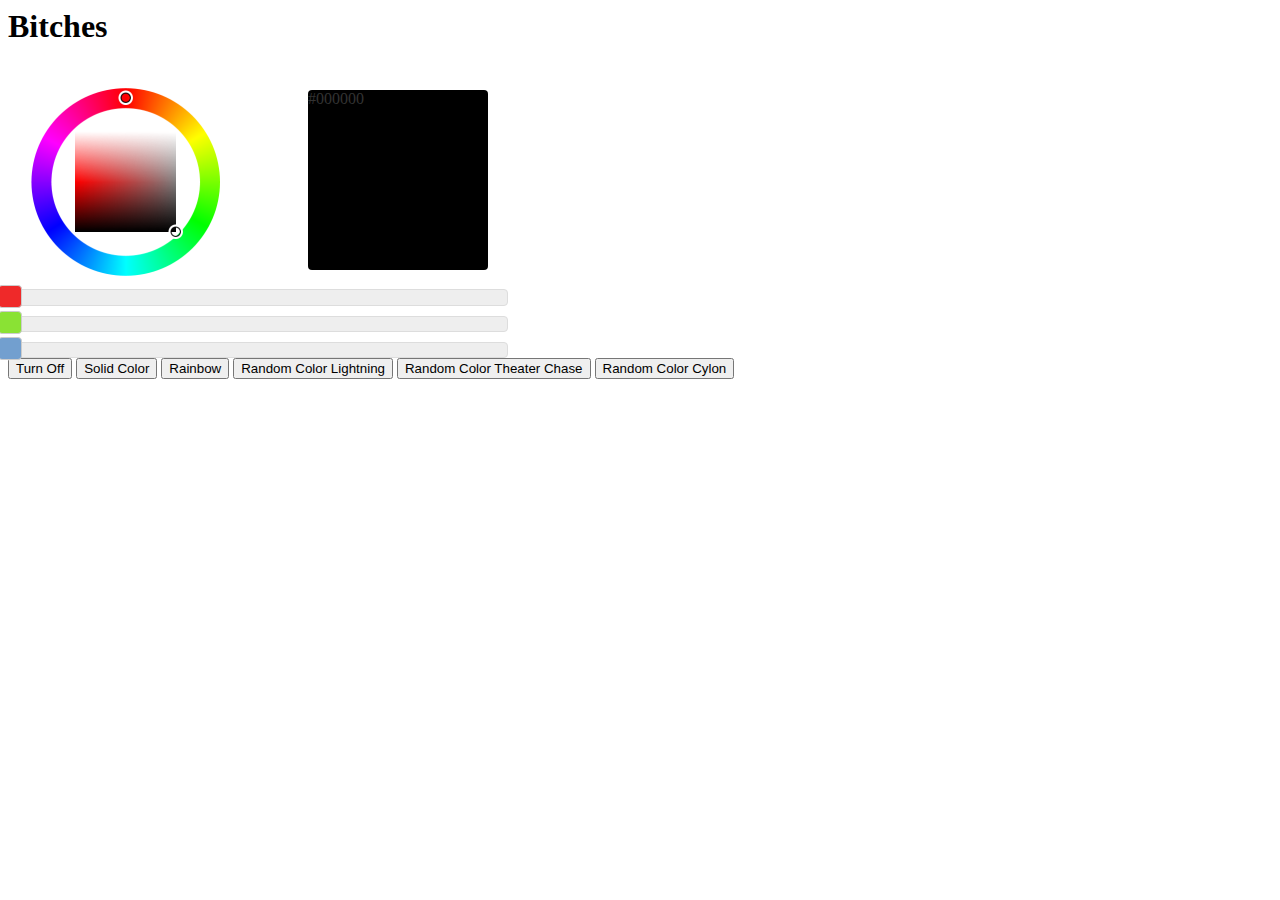
==== www/index.html @ 498738c5 "Update index.html" ====
<html>
    <head>
        <title>Bitches</title>
        <meta charset="UTF-8">
        <meta name="viewport" content="width=device-width, initial-scale=1.0">
        <script src="jquery-1.10.1.min.js"></script>
        <script src="socket.io.js"></script>
        <script src="index.js"></script>
        <script src="jquery.min.js" type="text/javascript"></script>
        <script src="jquery-ui.min.js" type="text/javascript"></script>
        <script src="farbtastic.js" type="text/javascript"></script>
     
        <link rel="stylesheet" type="text/css" href="jquery-ui.css" media = "all"/>
        <link rel="stylesheet" href="farbtastic.css" type="text/css" />
        <style type="text/css">
        
    #red .ui-slider-range,#red .ui-slider-handle{
        background: #ef2929;
    }
    #green .ui-slider-range,#green .ui-slider-handle{
        background: #8ae234;
    }
    #blue .ui-slider-range,#blue .ui-slider-handle{
        background: #729fcf;
    }
    #swatch{
        width: 180px;
        height: 180px;
        background-image:none;
        float:right;
        margin:6px 20px 0px 0px;
        border:none;
        background-color:black;
    }
    #sliders{
        width:500px;
    }
    #colorpicker{
        float:left;
        margin:0px 0px 0px 20px;
    }
    #red,#green,#blue{
        margin:10px 0px 0px 0px;
    }
    
    </style>
         <script type = "text/javascript">
        $(document).ready(function(){
            var colorPicker = $.farbtastic("#colorpicker");
            colorPicker.linkTo(pickerUpdate);
            $("#red,#green,#blue").slider({
                orientation:"horizontal",
                range:"min",
                max:255,
                slide:sliderUpdate
            });
            function sliderUpdate() {
                var red=$("#red").slider("value");
                var green=$("#green").slider("value");
                var blue=$("#blue").slider("value");
                var hex=hexFromRGB(red,green,blue);
                colorPicker.setColor("#"+hex);
            }   
            function hexFromRGB(r,g,b){
                var hex = [r.toString(16),g.toString(16),b.toString(16)];
                $.each(hex,function(nr,val){
                    if(val.length===1){
                        hex[nr]="0"+val;
                    }
                });
                return hex.join("").toUpperCase();
            }
            function pickerUpdate(color){
                $("#swatch").css("background-color",color);
                if(colorPicker.hsl[2]>0.5){
                    $("#innerswatch").css("color","#000000");     
                }
                else{
                    $("#innerswatch").css("color","#ffffff");   
                }
                $("#innerswatch").html(color.toUpperCase())
                var red = parseInt(color.substring(1,3),16);
                var green = parseInt(color.substring(3,5),16);
                var blue = parseInt(color.substring(5,7),16);   
                $("#red").slider("value",red);
                $("#green").slider("value",green);
                $("#blue").slider("value",blue);        
            }
           
            var socket = io.connect('http://paseolights.local:80');
            
            function sendColors(){
                var red=$("#red").slider("value");
                var green=$("#green").slider("value");
                var blue=$("#blue").slider("value");
                alert(red);
                setTimeout(sendCMD(red), 15);
                setTimeout(sendCMD(green), 30);
                setTimeout(sendCMD(blue), 45);
            }
            function sendCMD(cmd){
                socket.emit('command', cmd);
            }
            
            $(document).on("click", ".click-led", function() {
                sendCMD($(this).val());
            });
            
            $(document).on("click", ".pick-color", function() {
                sendCMD($(this).val());
                sendColors();
            });
            
        });
    </script>

    </head>
    <body>
        <h1>Bitches</h1>
        <br>
        <div id ="sliders">
        <div id="colorpicker"></div>
        <div id="swatch" class="ui-widget-content ui-corner-all">
            <div id="innerswatch">#000000</div>
        </div>
        <div style = "clear:both"></div>
        <div id="red"></div>
        <div id="green"></div>
        <div id="blue"></div>
        </div>
        <div>
            <button type="button" class="click-led" id="led-off" value="0">Turn Off</button>
            <button type="button" class="pick-color" id="led-sc" value="1">Solid Color</button>
            <button type="button" class="click-led" id="led-rainbow" value="2">Rainbow</button>
            <button type="button" class="click-led" id="led-lightning" value="3">Random Color Lightning</button>
            <button type="button" class="click-led" id="led-tc" value="4">Random Color Theater Chase</button>
            <button type="button" class="click-led" id="led-cylon" value="5">Random Color Cylon</button>
        </div>
    </body>
</html>
---- www/farbtastic.css ----
/**
 * Farbtastic Color Picker 1.2
 * © 2008 Steven Wittens
 *
 * This program is free software; you can redistribute it and/or modify
 * it under the terms of the GNU General Public License as published by
 * the Free Software Foundation; either version 2 of the License, or
 * (at your option) any later version.
 *
 * This program is distributed in the hope that it will be useful,
 * but WITHOUT ANY WARRANTY; without even the implied warranty of
 * MERCHANTABILITY or FITNESS FOR A PARTICULAR PURPOSE.  See the
 * GNU General Public License for more details.
 *
 * You should have received a copy of the GNU General Public License
 * along with this program; if not, write to the Free Software
 * Foundation, Inc., 51 Franklin Street, Fifth Floor, Boston, MA  02110-1301  USA
 */
.farbtastic {
  position: relative;
}
.farbtastic * {
  position: absolute;
  cursor: crosshair;
}
.farbtastic, .farbtastic .wheel {
  width: 195px;
  height: 195px;
}
.farbtastic .color, .farbtastic .overlay {
  top: 47px;
  left: 47px;
  width: 101px;
  height: 101px;
}
.farbtastic .wheel {
  background: url(wheel.png) no-repeat;
  width: 195px;
  height: 195px;
}
.farbtastic .overlay {
  background: url(mask.png) no-repeat;
}
.farbtastic .marker {
  width: 17px;
  height: 17px;
  margin: -8px 0 0 -8px;
  overflow: hidden; 
  background: url(marker.png) no-repeat;
}
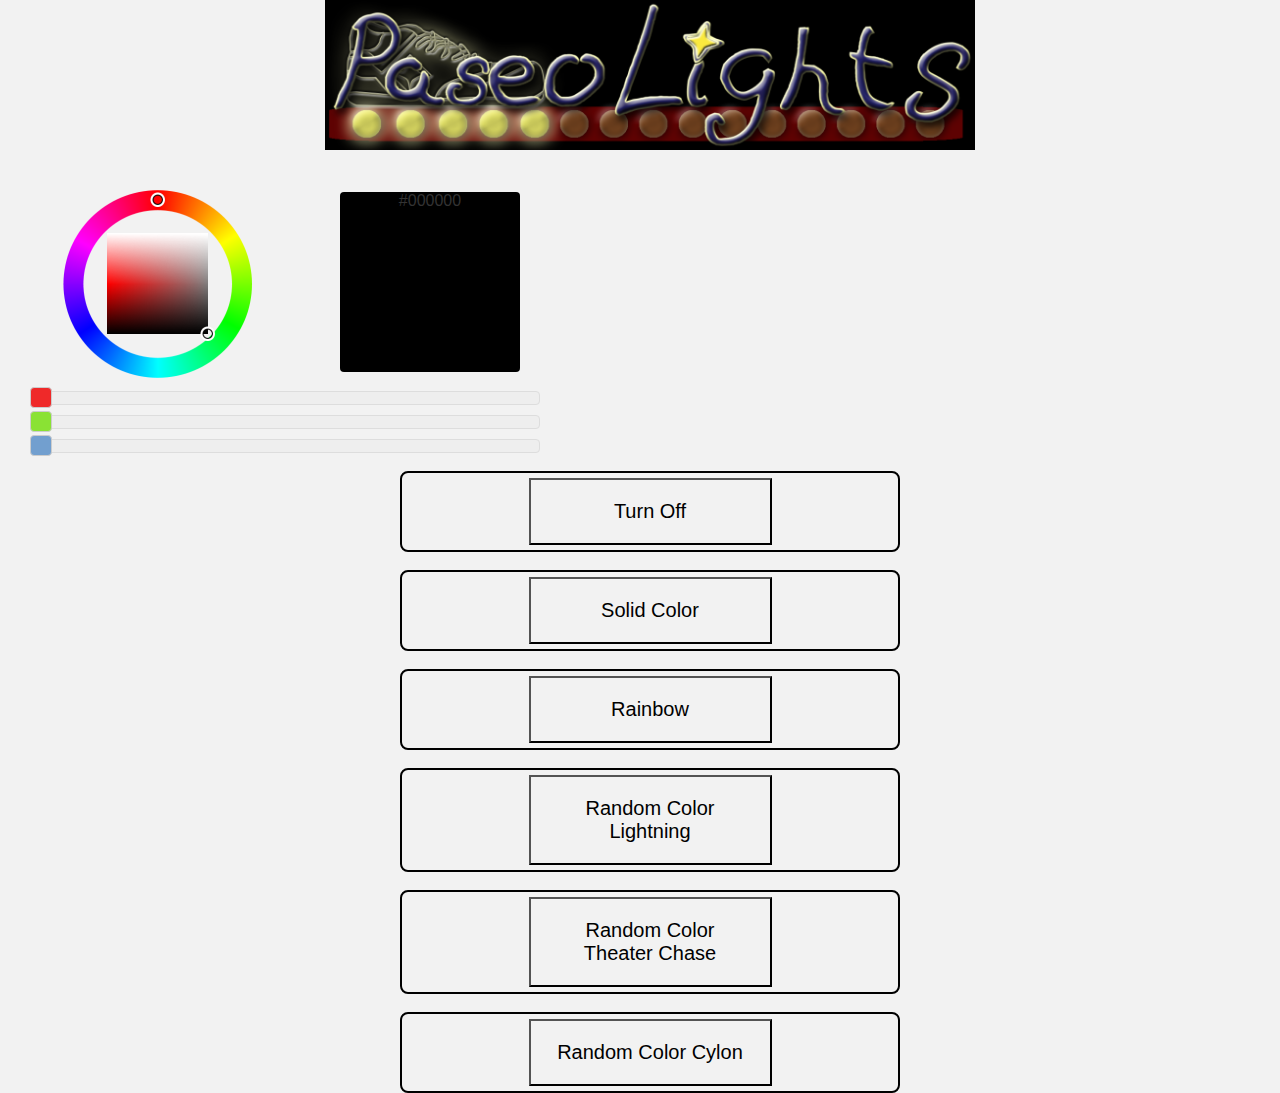
==== commit 02237d8d: "Add files via upload" ====
--- a/www/index.html
+++ b/www/index.html
@@ -1,6 +1,6 @@
 <html>
     <head>
-        <title>Bitches</title>
+        <title>Paseo</title>
         <meta charset="UTF-8">
         <meta name="viewport" content="width=device-width, initial-scale=1.0">
         <script src="jquery-1.10.1.min.js"></script>
@@ -12,6 +12,7 @@
      
         <link rel="stylesheet" type="text/css" href="jquery-ui.css" media = "all"/>
         <link rel="stylesheet" href="farbtastic.css" type="text/css" />
+        <link rel="stylesheet" href="main.css" type="text/css" />
         <style type="text/css">
         
     #red .ui-slider-range,#red .ui-slider-handle{
@@ -86,38 +87,20 @@
                 $("#green").slider("value",green);
                 $("#blue").slider("value",blue);        
             }
-           
-            var socket = io.connect('http://paseolights.local:80');
-            
-            function sendColors(){
-                var red=$("#red").slider("value");
-                var green=$("#green").slider("value");
-                var blue=$("#blue").slider("value");
-                alert(red);
-                setTimeout(sendCMD(red), 15);
-                setTimeout(sendCMD(green), 30);
-                setTimeout(sendCMD(blue), 45);
-            }
-            function sendCMD(cmd){
-                socket.emit('command', cmd);
-            }
-            
-            $(document).on("click", ".click-led", function() {
-                sendCMD($(this).val());
-            });
-            
-            $(document).on("click", ".pick-color", function() {
-                sendCMD($(this).val());
-                sendColors();
-            });
             
         });
     </script>
 
     </head>
     <body>
-        <h1>Bitches</h1>
+    <div class="browser">
+    <div class="stripe">
+    <div class="containercenter">
+    <img src="paseo.png" alt="Paseo Lights" style="width:650px;height:150px;">
+    </div>
         <br>
+        <br>
+    <div class="containercenter">
         <div id ="sliders">
         <div id="colorpicker"></div>
         <div id="swatch" class="ui-widget-content ui-corner-all">
@@ -128,13 +111,32 @@
         <div id="green"></div>
         <div id="blue"></div>
         </div>
-        <div>
+        <br>
+        <div class="button-border">
             <button type="button" class="click-led" id="led-off" value="0">Turn Off</button>
-            <button type="button" class="pick-color" id="led-sc" value="1">Solid Color</button>
+        </div>
+        <br>
+        <div class="button-border">
+            <button type="button" class="click-led" id="led-sc" value="1">Solid Color</button>
+        </div>
+        <br>
+        <div class="button-border">
             <button type="button" class="click-led" id="led-rainbow" value="2">Rainbow</button>
+        </div>
+        <br>
+        <div class="button-border">
             <button type="button" class="click-led" id="led-lightning" value="3">Random Color Lightning</button>
+        </div>
+        <br>
+        <div class="button-border">
             <button type="button" class="click-led" id="led-tc" value="4">Random Color Theater Chase</button>
+        </div>
+        <br>
+        <div class="button-border">
             <button type="button" class="click-led" id="led-cylon" value="5">Random Color Cylon</button>
-        </div>
+      </div>
+      </div>
+      </div>
+      </div>
     </body>
-</html>
+</html>--- a/www/main.css
+++ b/www/main.css
@@ -0,0 +1,62 @@
+  * {
+  margin: 0;
+  padding: 0;
+  -moz-box-sizing: border-box; 
+  -webkit-box-sizing: border-box; 
+  box-sizing: border-box;
+}
+
+html {
+  height:100%;
+}
+/*---------------------------------------------------BODY--------------------------------------------------------------*/
+body {  
+  background-color: #f2f2f2;
+  background-image: url(../img/background.png);
+  font-family: "century gothic", Helvetica, Arial, sans-serif;
+  margin: 0;
+  padding: 0;
+}
+
+      .stripe {
+  width: 1300px;
+  height: 100%;
+  margin: auto;
+  background-color: transparent;
+/*  box-sizing: border-box;*/
+  padding: 0px;
+  border-right: 40px solid transparent;
+  border-left: 40px solid transparent;
+  position:relative;
+}
+.containercenter{
+  margin:auto;
+  width: 100%;
+  text-align: center;
+/*  background-color: #999;*/
+
+}
+
+       .click-led {
+        background-color: transparent;
+        text-align: center;
+        font-size: 20px;
+        padding: 20px;
+        width: 50%;
+        transition: all 0.5s;
+        cursor: pointer;
+        margin: 0px;
+      }
+      
+      .click-led:active {
+        background-color: crimson;
+      }
+      .button-border{
+        background-color: transparent;
+        padding: 5px;
+        margin-bottom: 10px;
+        width: 500px;
+        margin: auto;
+        border: 2px solid;
+        border-radius: 8px;
+      }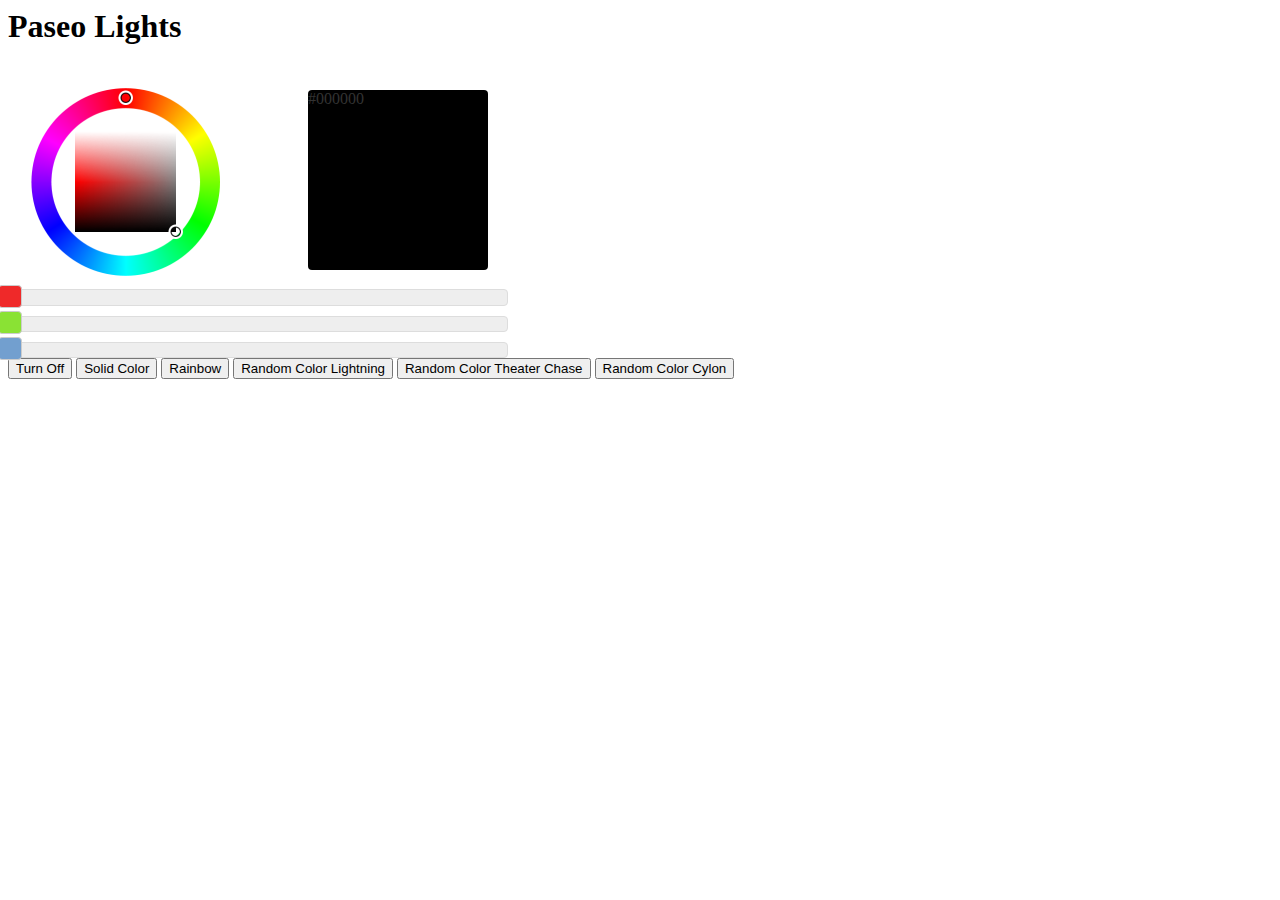
==== commit e1cebc77: "Add files via upload" ====
--- a/www/index.html
+++ b/www/index.html
@@ -1,6 +1,6 @@
 <html>
     <head>
-        <title>Paseo</title>
+        <title>PaseoLights</title>
         <meta charset="UTF-8">
         <meta name="viewport" content="width=device-width, initial-scale=1.0">
         <script src="jquery-1.10.1.min.js"></script>
@@ -12,7 +12,6 @@
      
         <link rel="stylesheet" type="text/css" href="jquery-ui.css" media = "all"/>
         <link rel="stylesheet" href="farbtastic.css" type="text/css" />
-        <link rel="stylesheet" href="main.css" type="text/css" />
         <style type="text/css">
         
     #red .ui-slider-range,#red .ui-slider-handle{
@@ -93,14 +92,8 @@
 
     </head>
     <body>
-    <div class="browser">
-    <div class="stripe">
-    <div class="containercenter">
-    <img src="paseo.png" alt="Paseo Lights" style="width:650px;height:150px;">
-    </div>
+        <h1>Paseo Lights</h1>
         <br>
-        <br>
-    <div class="containercenter">
         <div id ="sliders">
         <div id="colorpicker"></div>
         <div id="swatch" class="ui-widget-content ui-corner-all">
@@ -111,32 +104,13 @@
         <div id="green"></div>
         <div id="blue"></div>
         </div>
-        <br>
-        <div class="button-border">
+        <div>
             <button type="button" class="click-led" id="led-off" value="0">Turn Off</button>
+            <button type="button" class="click-led" id="led-sc" value="1">Solid Color</button>
+            <button type="button" class="click-led" id="led-rainbow" value="2">Rainbow</button>
+            <button type="button" class="click-led" id="led-lightning" value="3">Random Color Lightning</button>
+            <button type="button" class="click-led" id="led-tc" value="4">Random Color Theater Chase</button>
+            <button type="button" class="click-led" id="led-cylon" value="5">Random Color Cylon</button>
         </div>
-        <br>
-        <div class="button-border">
-            <button type="button" class="click-led" id="led-sc" value="1">Solid Color</button>
-        </div>
-        <br>
-        <div class="button-border">
-            <button type="button" class="click-led" id="led-rainbow" value="2">Rainbow</button>
-        </div>
-        <br>
-        <div class="button-border">
-            <button type="button" class="click-led" id="led-lightning" value="3">Random Color Lightning</button>
-        </div>
-        <br>
-        <div class="button-border">
-            <button type="button" class="click-led" id="led-tc" value="4">Random Color Theater Chase</button>
-        </div>
-        <br>
-        <div class="button-border">
-            <button type="button" class="click-led" id="led-cylon" value="5">Random Color Cylon</button>
-      </div>
-      </div>
-      </div>
-      </div>
     </body>
 </html>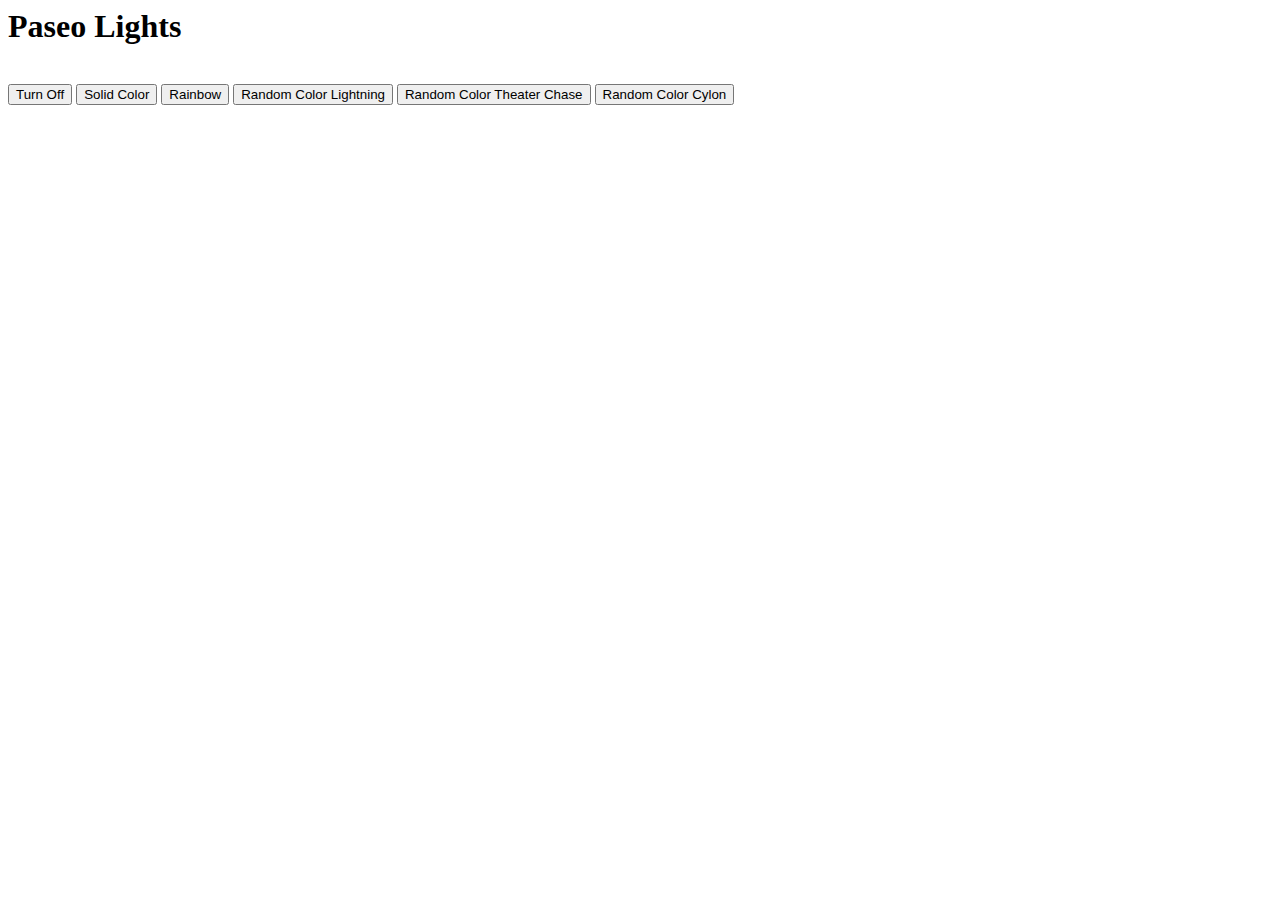
==== commit 998ba188: "Update index.html" ====
--- a/www/index.html
+++ b/www/index.html
@@ -8,102 +8,15 @@
         <script src="index.js"></script>
         <script src="jquery.min.js" type="text/javascript"></script>
         <script src="jquery-ui.min.js" type="text/javascript"></script>
-        <script src="farbtastic.js" type="text/javascript"></script>
+
      
         <link rel="stylesheet" type="text/css" href="jquery-ui.css" media = "all"/>
-        <link rel="stylesheet" href="farbtastic.css" type="text/css" />
-        <style type="text/css">
-        
-    #red .ui-slider-range,#red .ui-slider-handle{
-        background: #ef2929;
-    }
-    #green .ui-slider-range,#green .ui-slider-handle{
-        background: #8ae234;
-    }
-    #blue .ui-slider-range,#blue .ui-slider-handle{
-        background: #729fcf;
-    }
-    #swatch{
-        width: 180px;
-        height: 180px;
-        background-image:none;
-        float:right;
-        margin:6px 20px 0px 0px;
-        border:none;
-        background-color:black;
-    }
-    #sliders{
-        width:500px;
-    }
-    #colorpicker{
-        float:left;
-        margin:0px 0px 0px 20px;
-    }
-    #red,#green,#blue{
-        margin:10px 0px 0px 0px;
-    }
-    
-    </style>
-         <script type = "text/javascript">
-        $(document).ready(function(){
-            var colorPicker = $.farbtastic("#colorpicker");
-            colorPicker.linkTo(pickerUpdate);
-            $("#red,#green,#blue").slider({
-                orientation:"horizontal",
-                range:"min",
-                max:255,
-                slide:sliderUpdate
-            });
-            function sliderUpdate() {
-                var red=$("#red").slider("value");
-                var green=$("#green").slider("value");
-                var blue=$("#blue").slider("value");
-                var hex=hexFromRGB(red,green,blue);
-                colorPicker.setColor("#"+hex);
-            }   
-            function hexFromRGB(r,g,b){
-                var hex = [r.toString(16),g.toString(16),b.toString(16)];
-                $.each(hex,function(nr,val){
-                    if(val.length===1){
-                        hex[nr]="0"+val;
-                    }
-                });
-                return hex.join("").toUpperCase();
-            }
-            function pickerUpdate(color){
-                $("#swatch").css("background-color",color);
-                if(colorPicker.hsl[2]>0.5){
-                    $("#innerswatch").css("color","#000000");     
-                }
-                else{
-                    $("#innerswatch").css("color","#ffffff");   
-                }
-                $("#innerswatch").html(color.toUpperCase())
-                var red = parseInt(color.substring(1,3),16);
-                var green = parseInt(color.substring(3,5),16);
-                var blue = parseInt(color.substring(5,7),16);   
-                $("#red").slider("value",red);
-                $("#green").slider("value",green);
-                $("#blue").slider("value",blue);        
-            }
-            
-        });
-    </script>
+  
 
     </head>
     <body>
         <h1>Paseo Lights</h1>
         <br>
-        <div id ="sliders">
-        <div id="colorpicker"></div>
-        <div id="swatch" class="ui-widget-content ui-corner-all">
-            <div id="innerswatch">#000000</div>
-        </div>
-        <div style = "clear:both"></div>
-        <div id="red"></div>
-        <div id="green"></div>
-        <div id="blue"></div>
-        </div>
         <div>
             <button type="button" class="click-led" id="led-off" value="0">Turn Off</button>
             <button type="button" class="click-led" id="led-sc" value="1">Solid Color</button>
@@ -113,4 +26,4 @@
             <button type="button" class="click-led" id="led-cylon" value="5">Random Color Cylon</button>
         </div>
     </body>
-</html>+</html>
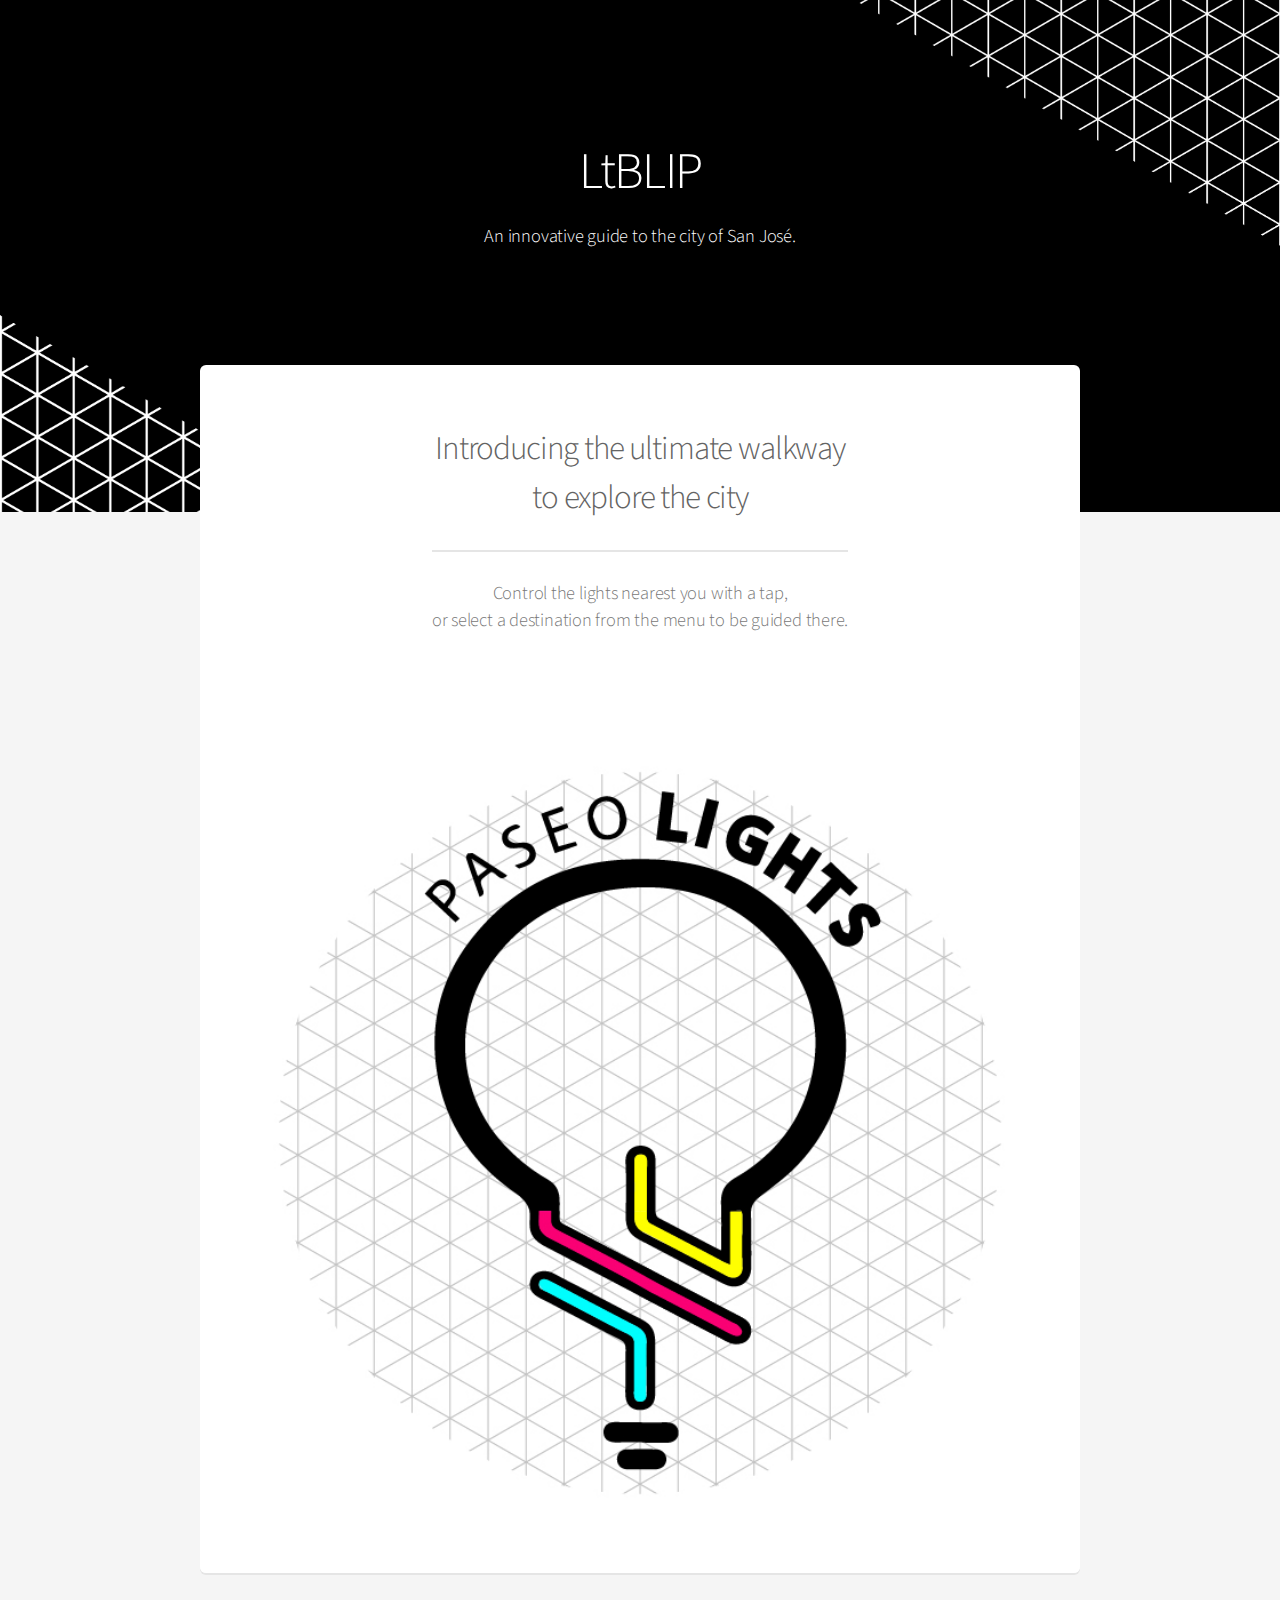
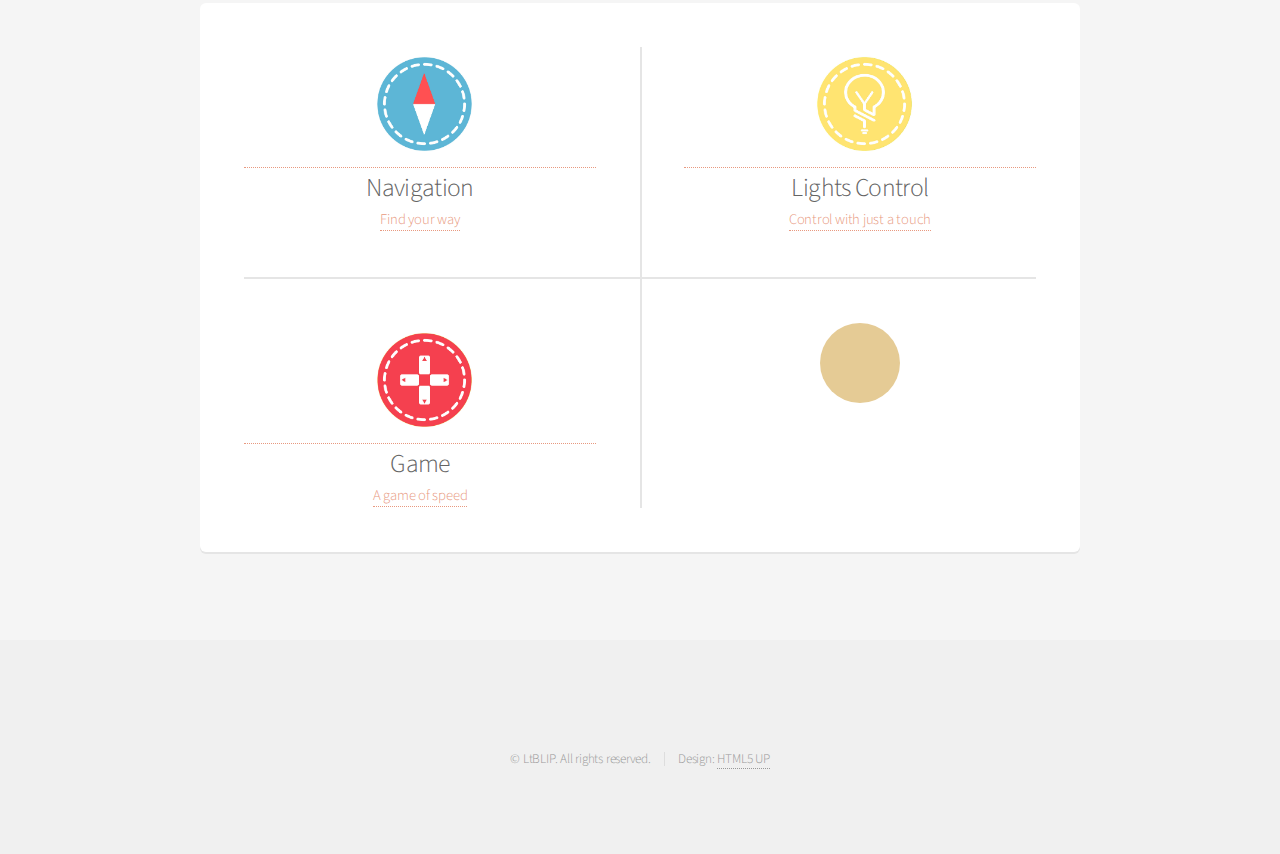
==== commit 1d746e29: "Add files via upload" ====
--- a/www/index.html
+++ b/www/index.html
@@ -1,29 +1,127 @@
-<html>
-    <head>
-        <title>PaseoLights</title>
-        <meta charset="UTF-8">
-        <meta name="viewport" content="width=device-width, initial-scale=1.0">
-        <script src="jquery-1.10.1.min.js"></script>
-        <script src="socket.io.js"></script>
-        <script src="index.js"></script>
-        <script src="jquery.min.js" type="text/javascript"></script>
-        <script src="jquery-ui.min.js" type="text/javascript"></script>
-
-     
-        <link rel="stylesheet" type="text/css" href="jquery-ui.css" media = "all"/>
-  
-
-    </head>
-    <body>
-        <h1>Paseo Lights</h1>
-        <br>
-        <div>
-            <button type="button" class="click-led" id="led-off" value="0">Turn Off</button>
-            <button type="button" class="click-led" id="led-sc" value="1">Solid Color</button>
-            <button type="button" class="click-led" id="led-rainbow" value="2">Rainbow</button>
-            <button type="button" class="click-led" id="led-lightning" value="3">Random Color Lightning</button>
-            <button type="button" class="click-led" id="led-tc" value="4">Random Color Theater Chase</button>
-            <button type="button" class="click-led" id="led-cylon" value="5">Random Color Cylon</button>
-        </div>
-    </body>
-</html>
+<!DOCTYPE HTML>
+<!--
+	Alpha by HTML5 UP
+	html5up.net | @ajlkn
+	Free for personal and commercial use under the CCA 3.0 license (html5up.net/license)
+-->
+<html>
+	<head>
+		<title>Paseo Ligths</title>
+		<meta charset="utf-8" />
+		<meta name="viewport" content="width=device-width, initial-scale=1" />
+		<!--[if lte IE 8]><script src="assets/js/ie/html5shiv.js"></script><![endif]-->
+		<link rel="stylesheet" href="css/main.css" />
+		<!--[if lte IE 8]><link rel="stylesheet" href="assets/css/ie8.css" /><![endif]-->
+	</head>
+	<body class="landing">
+		<div id="page-wrapper">
+
+
+			<!-- Banner -->
+				<section id="banner">
+					<h2> LtBLIP</h2>
+					<p> An innovative guide to the city of San José.</p>
+				</section>
+
+			<!-- Main -->
+				<section id="main" class="container">
+
+					<section class="box special">
+						<header class="major">
+							<h2>Introducing the ultimate walkway
+							<br />
+							to explore the city</h2>
+							<p>Control the lights nearest you with a tap, <br />
+							   or select a destination from the menu to be guided there.</p>
+						</header>
+						<span class="image featured"><img src="img/plights-01.jpg" alt="Paseo Lights icon" width="50%" height="50%"></span>   
+					</section>
+
+					<section class="box special features">
+						<div class="features-row">
+							<section>
+								<a href="navi.html"><span class="image"><img src="img/navi.jpg" width="50%"></span>
+								<h3>Navigation</h3>
+								<ul class="actions">
+									<li>Find your way</a></li>
+								</ul>
+							</section>
+							<section>
+								<a href="light.html"><span class="image"><img src="img/light.jpg" width="50%"></span>
+								<h3>Lights Control</h3>
+								<ul class="actions">
+									<li>Control with just a touch</a></li>
+								</ul>
+							</section>
+						</div>
+						<div class="features-row">
+							
+								<section>
+								<a href="game.html"><span class="image"><img src="img/game.jpg" width="50%"></span>
+								<h3>Game</h3>
+								<ul class="actions">
+									<li>A game of speed</a></li>
+								</ul>
+							</section>
+							<section>
+								<span class="icon major fa-lock accent5"></span>
+								<h3></h3>
+								<ul class="actions">
+									<li><a href="#"></a></li>
+								</ul>
+							</section>
+						</div>
+					</section>
+
+				</section>
+
+			<!-- CTA -->
+				<!-- <section id="cta">
+
+					<h2>Sign up for beta access</h2>
+					<p>Receive updates on your favorite way to access the city.</p>
+
+					<form>
+						<div class="row uniform 50%">
+							<div class="8u 12u(mobilep)">
+								<input type="email" name="email" id="email" placeholder="Email Address" />
+							</div>
+							<div class="4u 12u(mobilep)">
+								<input type="submit" value="Sign Up" class="fit" />
+							</div>
+						</div>
+					</form>
+
+				</section>
+ -->
+			<!-- Footer --> 
+				<footer id="footer">
+					<ul class="icons">
+						<li><a href="#" class="icon fa-instagram"><span class="label">Instagram</span></a></li>
+					</ul>
+					<ul class="copyright">
+						<li>&copy; LtBLIP. All rights reserved.</li><li>Design: <a href="http://html5up.net">HTML5 UP</a></li>
+					</ul>
+				</footer>
+
+		</div>
+
+		<!-- Scripts -->
+			<script src="js/jquery.min.js"></script>
+			<script src="js/jquery.dropotron.min.js"></script>
+			<script src="js/jquery.scrollgress.min.js"></script>
+			<script src="js/skel.min.js"></script>
+			<script src="js/util.js"></script>
+			<!--[if lte IE 8]><script src="assets/js/ie/respond.min.js"></script><![endif]-->
+			<script src="js/main.js"></script>
+			<!-- Lights scripts below --> 
+			
+			<script src="js/jquery-1.10.1.min.js"></script>
+        	<script src="js/socket.io.js"></script>
+        	<script src="js/index.js"></script>
+        	<script src="js/jquery.min.js" type="text/javascript"></script>
+        	<script src="js/jquery-ui.min.js" type="text/javascript"></script>
+        	
+
+	</body>
+</html>--- a/www/css/main.css
+++ b/www/css/main.css
@@ -0,0 +1,3762 @@
+@import url("font-awesome.min.css");
+@import url("https://fonts.googleapis.com/css?family=Source+Sans+Pro:300,400,300italic,400italic");
+
+/*
+	Alpha by HTML5 UP
+	html5up.net | @ajlkn
+	Free for personal and commercial use under the CCA 3.0 license (html5up.net/license)
+*/
+
+/* Reset */
+
+	html, body, div, span, applet, object, iframe, h1, h2, h3, h4, h5, h6, p, blockquote, pre, a, abbr, acronym, address, big, cite, code, del, dfn, em, img, ins, kbd, q, s, samp, small, strike, strong, sub, sup, tt, var, b, u, i, center, dl, dt, dd, ol, ul, li, fieldset, form, label, legend, table, caption, tbody, tfoot, thead, tr, th, td, article, aside, canvas, details, embed, figure, figcaption, footer, header, hgroup, menu, nav, output, ruby, section, summary, time, mark, audio, video {
+		margin: 0;
+		padding: 0;
+		border: 0;
+		font-size: 100%;
+		font: inherit;
+		vertical-align: baseline;
+	}
+
+	article, aside, details, figcaption, figure, footer, header, hgroup, menu, nav, section {
+		display: block;
+	}
+
+	body {
+		line-height: 1;
+	}
+
+	ol, ul {
+		list-style: none; 
+	}
+
+	blockquote, q {
+		quotes: none;
+	}
+
+	blockquote:before, blockquote:after, q:before, q:after {
+		content: '';
+		content: none;
+	}
+
+	table {
+		border-collapse: collapse;
+		border-spacing: 0;
+	}
+
+	body {
+		-webkit-text-size-adjust: none;
+	}
+
+/* Box Model */
+
+	*, *:before, *:after {
+		-moz-box-sizing: border-box;
+		-webkit-box-sizing: border-box;
+		box-sizing: border-box;
+	}
+
+/* Containers */
+
+	.container {
+		margin-left: auto;
+		margin-right: auto;
+	}
+
+	.container.\31 25\25 {
+		width: 100%;
+		max-width: 75em;
+		min-width: 60em;
+	}
+
+	.container.\37 5\25 {
+		width: 45em;
+	}
+
+	.container.\35 0\25 {
+		width: 30em;
+	}
+
+	.container.\32 5\25 {
+		width: 15em;
+	}
+
+	.container {
+		width: 60em;
+	}
+
+	@media screen and (max-width: 1680px) {
+
+		.container.\31 25\25 {
+			width: 100%;
+			max-width: 75em;
+			min-width: 60em;
+		}
+
+		.container.\37 5\25 {
+			width: 45em;
+		}
+
+		.container.\35 0\25 {
+			width: 30em;
+		}
+
+		.container.\32 5\25 {
+			width: 15em;
+		}
+
+		.container {
+			width: 60em;
+		}
+
+	}
+
+	@media screen and (max-width: 1280px) {
+
+		.container.\31 25\25 {
+			width: 100%;
+			max-width: 75em;
+			min-width: 60em;
+		}
+
+		.container.\37 5\25 {
+			width: 45em;
+		}
+
+		.container.\35 0\25 {
+			width: 30em;
+		}
+
+		.container.\32 5\25 {
+			width: 15em;
+		}
+
+		.container {
+			width: 60em;
+		}
+
+	}
+
+	@media screen and (max-width: 980px) {
+
+		.container.\31 25\25 {
+			width: 100%;
+			max-width: 112.5%;
+			min-width: 90%;
+		}
+
+		.container.\37 5\25 {
+			width: 67.5%;
+		}
+
+		.container.\35 0\25 {
+			width: 45%;
+		}
+
+		.container.\32 5\25 {
+			width: 22.5%;
+		}
+
+		.container {
+			width: 90%;
+		}
+
+	}
+
+	@media screen and (max-width: 840px) {
+
+		.container.\31 25\25 {
+			width: 100%;
+			max-width: 112.5%;
+			min-width: 90%;
+		}
+
+		.container.\37 5\25 {
+			width: 67.5%;
+		}
+
+		.container.\35 0\25 {
+			width: 45%;
+		}
+
+		.container.\32 5\25 {
+			width: 22.5%;
+		}
+
+		.container {
+			width: 90% !important;
+		}
+
+	}
+
+	@media screen and (max-width: 736px) {
+
+		.container.\31 25\25 {
+			width: 100%;
+			max-width: 125%;
+			min-width: 100%;
+		}
+
+		.container.\37 5\25 {
+			width: 75%;
+		}
+
+		.container.\35 0\25 {
+			width: 50%;
+		}
+
+		.container.\32 5\25 {
+			width: 25%;
+		}
+
+		.container {
+			width: 100% !important;
+		}
+
+	}
+
+	@media screen and (max-width: 480px) {
+
+		.container.\31 25\25 {
+			width: 100%;
+			max-width: 125%;
+			min-width: 100%;
+		}
+
+		.container.\37 5\25 {
+			width: 75%;
+		}
+
+		.container.\35 0\25 {
+			width: 50%;
+		}
+
+		.container.\32 5\25 {
+			width: 25%;
+		}
+
+		.container {
+			width: 100% !important;
+		}
+
+	}
+
+/* Grid */
+
+	.row {
+		border-bottom: solid 1px transparent;
+		-moz-box-sizing: border-box;
+		-webkit-box-sizing: border-box;
+		box-sizing: border-box;
+	}
+
+	.row > * {
+		float: left;
+		-moz-box-sizing: border-box;
+		-webkit-box-sizing: border-box;
+		box-sizing: border-box;
+	}
+
+	.row:after, .row:before {
+		content: '';
+		display: block;
+		clear: both;
+		height: 0;
+	}
+
+	.row.uniform > * > :first-child {
+		margin-top: 0;
+	}
+
+	.row.uniform > * > :last-child {
+		margin-bottom: 0;
+	}
+
+	.row.\30 \25 > * {
+		padding: 0 0 0 0em;
+	}
+
+	.row.\30 \25 {
+		margin: 0 0 -1px 0em;
+	}
+
+	.row.uniform.\30 \25 > * {
+		padding: 0em 0 0 0em;
+	}
+
+	.row.uniform.\30 \25 {
+		margin: 0em 0 -1px 0em;
+	}
+
+	.row > * {
+		padding: 0 0 0 2em;
+	}
+
+	.row {
+		margin: 0 0 -1px -2em;
+	}
+
+	.row.uniform > * {
+		padding: 2em 0 0 2em;
+	}
+
+	.row.uniform {
+		margin: -2em 0 -1px -2em;
+	}
+
+	.row.\32 00\25 > * {
+		padding: 0 0 0 4em;
+	}
+
+	.row.\32 00\25 {
+		margin: 0 0 -1px -4em;
+	}
+
+	.row.uniform.\32 00\25 > * {
+		padding: 4em 0 0 4em;
+	}
+
+	.row.uniform.\32 00\25 {
+		margin: -4em 0 -1px -4em;
+	}
+
+	.row.\31 50\25 > * {
+		padding: 0 0 0 3em;
+	}
+
+	.row.\31 50\25 {
+		margin: 0 0 -1px -3em;
+	}
+
+	.row.uniform.\31 50\25 > * {
+		padding: 3em 0 0 3em;
+	}
+
+	.row.uniform.\31 50\25 {
+		margin: -3em 0 -1px -3em;
+	}
+
+	.row.\35 0\25 > * {
+		padding: 0 0 0 1em;
+	}
+
+	.row.\35 0\25 {
+		margin: 0 0 -1px -1em;
+	}
+
+	.row.uniform.\35 0\25 > * {
+		padding: 1em 0 0 1em;
+	}
+
+	.row.uniform.\35 0\25 {
+		margin: -1em 0 -1px -1em;
+	}
+
+	.row.\32 5\25 > * {
+		padding: 0 0 0 0.5em;
+	}
+
+	.row.\32 5\25 {
+		margin: 0 0 -1px -0.5em;
+	}
+
+	.row.uniform.\32 5\25 > * {
+		padding: 0.5em 0 0 0.5em;
+	}
+
+	.row.uniform.\32 5\25 {
+		margin: -0.5em 0 -1px -0.5em;
+	}
+
+	.\31 2u, .\31 2u\24 {
+		width: 100%;
+		clear: none;
+		margin-left: 0;
+	}
+
+	.\31 1u, .\31 1u\24 {
+		width: 91.6666666667%;
+		clear: none;
+		margin-left: 0;
+	}
+
+	.\31 0u, .\31 0u\24 {
+		width: 83.3333333333%;
+		clear: none;
+		margin-left: 0;
+	}
+
+	.\39 u, .\39 u\24 {
+		width: 75%;
+		clear: none;
+		margin-left: 0;
+	}
+
+	.\38 u, .\38 u\24 {
+		width: 66.6666666667%;
+		clear: none;
+		margin-left: 0;
+	}
+
+	.\37 u, .\37 u\24 {
+		width: 58.3333333333%;
+		clear: none;
+		margin-left: 0;
+	}
+
+	.\36 u, .\36 u\24 {
+		width: 50%;
+		clear: none;
+		margin-left: 0;
+	}
+
+	.\35 u, .\35 u\24 {
+		width: 41.6666666667%;
+		clear: none;
+		margin-left: 0;
+	}
+
+	.\34 u, .\34 u\24 {
+		width: 33.3333333333%;
+		clear: none;
+		margin-left: 0;
+	}
+
+	.\33 u, .\33 u\24 {
+		width: 25%;
+		clear: none;
+		margin-left: 0;
+	}
+
+	.\32 u, .\32 u\24 {
+		width: 16.6666666667%;
+		clear: none;
+		margin-left: 0;
+	}
+
+	.\31 u, .\31 u\24 {
+		width: 8.3333333333%;
+		clear: none;
+		margin-left: 0;
+	}
+
+	.\31 2u\24 + *,
+	.\31 1u\24 + *,
+	.\31 0u\24 + *,
+	.\39 u\24 + *,
+	.\38 u\24 + *,
+	.\37 u\24 + *,
+	.\36 u\24 + *,
+	.\35 u\24 + *,
+	.\34 u\24 + *,
+	.\33 u\24 + *,
+	.\32 u\24 + *,
+	.\31 u\24 + * {
+		clear: left;
+	}
+
+	.\-11u {
+		margin-left: 91.66667%;
+	}
+
+	.\-10u {
+		margin-left: 83.33333%;
+	}
+
+	.\-9u {
+		margin-left: 75%;
+	}
+
+	.\-8u {
+		margin-left: 66.66667%;
+	}
+
+	.\-7u {
+		margin-left: 58.33333%;
+	}
+
+	.\-6u {
+		margin-left: 50%;
+	}
+
+	.\-5u {
+		margin-left: 41.66667%;
+	}
+
+	.\-4u {
+		margin-left: 33.33333%;
+	}
+
+	.\-3u {
+		margin-left: 25%;
+	}
+
+	.\-2u {
+		margin-left: 16.66667%;
+	}
+
+	.\-1u {
+		margin-left: 8.33333%;
+	}
+
+	@media screen and (max-width: 1680px) {
+
+		.row > * {
+			padding: 0 0 0 2em;
+		}
+
+		.row {
+			margin: 0 0 -1px -2em;
+		}
+
+		.row.uniform > * {
+			padding: 2em 0 0 2em;
+		}
+
+		.row.uniform {
+			margin: -2em 0 -1px -2em;
+		}
+
+		.row.\32 00\25 > * {
+			padding: 0 0 0 4em;
+		}
+
+		.row.\32 00\25 {
+			margin: 0 0 -1px -4em;
+		}
+
+		.row.uniform.\32 00\25 > * {
+			padding: 4em 0 0 4em;
+		}
+
+		.row.uniform.\32 00\25 {
+			margin: -4em 0 -1px -4em;
+		}
+
+		.row.\31 50\25 > * {
+			padding: 0 0 0 3em;
+		}
+
+		.row.\31 50\25 {
+			margin: 0 0 -1px -3em;
+		}
+
+		.row.uniform.\31 50\25 > * {
+			padding: 3em 0 0 3em;
+		}
+
+		.row.uniform.\31 50\25 {
+			margin: -3em 0 -1px -3em;
+		}
+
+		.row.\35 0\25 > * {
+			padding: 0 0 0 1em;
+		}
+
+		.row.\35 0\25 {
+			margin: 0 0 -1px -1em;
+		}
+
+		.row.uniform.\35 0\25 > * {
+			padding: 1em 0 0 1em;
+		}
+
+		.row.uniform.\35 0\25 {
+			margin: -1em 0 -1px -1em;
+		}
+
+		.row.\32 5\25 > * {
+			padding: 0 0 0 0.5em;
+		}
+
+		.row.\32 5\25 {
+			margin: 0 0 -1px -0.5em;
+		}
+
+		.row.uniform.\32 5\25 > * {
+			padding: 0.5em 0 0 0.5em;
+		}
+
+		.row.uniform.\32 5\25 {
+			margin: -0.5em 0 -1px -0.5em;
+		}
+
+		.\31 2u\28wide\29, .\31 2u\24\28wide\29 {
+			width: 100%;
+			clear: none;
+			margin-left: 0;
+		}
+
+		.\31 1u\28wide\29, .\31 1u\24\28wide\29 {
+			width: 91.6666666667%;
+			clear: none;
+			margin-left: 0;
+		}
+
+		.\31 0u\28wide\29, .\31 0u\24\28wide\29 {
+			width: 83.3333333333%;
+			clear: none;
+			margin-left: 0;
+		}
+
+		.\39 u\28wide\29, .\39 u\24\28wide\29 {
+			width: 75%;
+			clear: none;
+			margin-left: 0;
+		}
+
+		.\38 u\28wide\29, .\38 u\24\28wide\29 {
+			width: 66.6666666667%;
+			clear: none;
+			margin-left: 0;
+		}
+
+		.\37 u\28wide\29, .\37 u\24\28wide\29 {
+			width: 58.3333333333%;
+			clear: none;
+			margin-left: 0;
+		}
+
+		.\36 u\28wide\29, .\36 u\24\28wide\29 {
+			width: 50%;
+			clear: none;
+			margin-left: 0;
+		}
+
+		.\35 u\28wide\29, .\35 u\24\28wide\29 {
+			width: 41.6666666667%;
+			clear: none;
+			margin-left: 0;
+		}
+
+		.\34 u\28wide\29, .\34 u\24\28wide\29 {
+			width: 33.3333333333%;
+			clear: none;
+			margin-left: 0;
+		}
+
+		.\33 u\28wide\29, .\33 u\24\28wide\29 {
+			width: 25%;
+			clear: none;
+			margin-left: 0;
+		}
+
+		.\32 u\28wide\29, .\32 u\24\28wide\29 {
+			width: 16.6666666667%;
+			clear: none;
+			margin-left: 0;
+		}
+
+		.\31 u\28wide\29, .\31 u\24\28wide\29 {
+			width: 8.3333333333%;
+			clear: none;
+			margin-left: 0;
+		}
+
+		.\31 2u\24\28wide\29 + *,
+		.\31 1u\24\28wide\29 + *,
+		.\31 0u\24\28wide\29 + *,
+		.\39 u\24\28wide\29 + *,
+		.\38 u\24\28wide\29 + *,
+		.\37 u\24\28wide\29 + *,
+		.\36 u\24\28wide\29 + *,
+		.\35 u\24\28wide\29 + *,
+		.\34 u\24\28wide\29 + *,
+		.\33 u\24\28wide\29 + *,
+		.\32 u\24\28wide\29 + *,
+		.\31 u\24\28wide\29 + * {
+			clear: left;
+		}
+
+		.\-11u\28wide\29 {
+			margin-left: 91.66667%;
+		}
+
+		.\-10u\28wide\29 {
+			margin-left: 83.33333%;
+		}
+
+		.\-9u\28wide\29 {
+			margin-left: 75%;
+		}
+
+		.\-8u\28wide\29 {
+			margin-left: 66.66667%;
+		}
+
+		.\-7u\28wide\29 {
+			margin-left: 58.33333%;
+		}
+
+		.\-6u\28wide\29 {
+			margin-left: 50%;
+		}
+
+		.\-5u\28wide\29 {
+			margin-left: 41.66667%;
+		}
+
+		.\-4u\28wide\29 {
+			margin-left: 33.33333%;
+		}
+
+		.\-3u\28wide\29 {
+			margin-left: 25%;
+		}
+
+		.\-2u\28wide\29 {
+			margin-left: 16.66667%;
+		}
+
+		.\-1u\28wide\29 {
+			margin-left: 8.33333%;
+		}
+
+	}
+
+	@media screen and (max-width: 1280px) {
+
+		.row > * {
+			padding: 0 0 0 2em;
+		}
+
+		.row {
+			margin: 0 0 -1px -2em;
+		}
+
+		.row.uniform > * {
+			padding: 2em 0 0 2em;
+		}
+
+		.row.uniform {
+			margin: -2em 0 -1px -2em;
+		}
+
+		.row.\32 00\25 > * {
+			padding: 0 0 0 4em;
+		}
+
+		.row.\32 00\25 {
+			margin: 0 0 -1px -4em;
+		}
+
+		.row.uniform.\32 00\25 > * {
+			padding: 4em 0 0 4em;
+		}
+
+		.row.uniform.\32 00\25 {
+			margin: -4em 0 -1px -4em;
+		}
+
+		.row.\31 50\25 > * {
+			padding: 0 0 0 3em;
+		}
+
+		.row.\31 50\25 {
+			margin: 0 0 -1px -3em;
+		}
+
+		.row.uniform.\31 50\25 > * {
+			padding: 3em 0 0 3em;
+		}
+
+		.row.uniform.\31 50\25 {
+			margin: -3em 0 -1px -3em;
+		}
+
+		.row.\35 0\25 > * {
+			padding: 0 0 0 1em;
+		}
+
+		.row.\35 0\25 {
+			margin: 0 0 -1px -1em;
+		}
+
+		.row.uniform.\35 0\25 > * {
+			padding: 1em 0 0 1em;
+		}
+
+		.row.uniform.\35 0\25 {
+			margin: -1em 0 -1px -1em;
+		}
+
+		.row.\32 5\25 > * {
+			padding: 0 0 0 0.5em;
+		}
+
+		.row.\32 5\25 {
+			margin: 0 0 -1px -0.5em;
+		}
+
+		.row.uniform.\32 5\25 > * {
+			padding: 0.5em 0 0 0.5em;
+		}
+
+		.row.uniform.\32 5\25 {
+			margin: -0.5em 0 -1px -0.5em;
+		}
+
+		.\31 2u\28normal\29, .\31 2u\24\28normal\29 {
+			width: 100%;
+			clear: none;
+			margin-left: 0;
+		}
+
+		.\31 1u\28normal\29, .\31 1u\24\28normal\29 {
+			width: 91.6666666667%;
+			clear: none;
+			margin-left: 0;
+		}
+
+		.\31 0u\28normal\29, .\31 0u\24\28normal\29 {
+			width: 83.3333333333%;
+			clear: none;
+			margin-left: 0;
+		}
+
+		.\39 u\28normal\29, .\39 u\24\28normal\29 {
+			width: 75%;
+			clear: none;
+			margin-left: 0;
+		}
+
+		.\38 u\28normal\29, .\38 u\24\28normal\29 {
+			width: 66.6666666667%;
+			clear: none;
+			margin-left: 0;
+		}
+
+		.\37 u\28normal\29, .\37 u\24\28normal\29 {
+			width: 58.3333333333%;
+			clear: none;
+			margin-left: 0;
+		}
+
+		.\36 u\28normal\29, .\36 u\24\28normal\29 {
+			width: 50%;
+			clear: none;
+			margin-left: 0;
+		}
+
+		.\35 u\28normal\29, .\35 u\24\28normal\29 {
+			width: 41.6666666667%;
+			clear: none;
+			margin-left: 0;
+		}
+
+		.\34 u\28normal\29, .\34 u\24\28normal\29 {
+			width: 33.3333333333%;
+			clear: none;
+			margin-left: 0;
+		}
+
+		.\33 u\28normal\29, .\33 u\24\28normal\29 {
+			width: 25%;
+			clear: none;
+			margin-left: 0;
+		}
+
+		.\32 u\28normal\29, .\32 u\24\28normal\29 {
+			width: 16.6666666667%;
+			clear: none;
+			margin-left: 0;
+		}
+
+		.\31 u\28normal\29, .\31 u\24\28normal\29 {
+			width: 8.3333333333%;
+			clear: none;
+			margin-left: 0;
+		}
+
+		.\31 2u\24\28normal\29 + *,
+		.\31 1u\24\28normal\29 + *,
+		.\31 0u\24\28normal\29 + *,
+		.\39 u\24\28normal\29 + *,
+		.\38 u\24\28normal\29 + *,
+		.\37 u\24\28normal\29 + *,
+		.\36 u\24\28normal\29 + *,
+		.\35 u\24\28normal\29 + *,
+		.\34 u\24\28normal\29 + *,
+		.\33 u\24\28normal\29 + *,
+		.\32 u\24\28normal\29 + *,
+		.\31 u\24\28normal\29 + * {
+			clear: left;
+		}
+
+		.\-11u\28normal\29 {
+			margin-left: 91.66667%;
+		}
+
+		.\-10u\28normal\29 {
+			margin-left: 83.33333%;
+		}
+
+		.\-9u\28normal\29 {
+			margin-left: 75%;
+		}
+
+		.\-8u\28normal\29 {
+			margin-left: 66.66667%;
+		}
+
+		.\-7u\28normal\29 {
+			margin-left: 58.33333%;
+		}
+
+		.\-6u\28normal\29 {
+			margin-left: 50%;
+		}
+
+		.\-5u\28normal\29 {
+			margin-left: 41.66667%;
+		}
+
+		.\-4u\28normal\29 {
+			margin-left: 33.33333%;
+		}
+
+		.\-3u\28normal\29 {
+			margin-left: 25%;
+		}
+
+		.\-2u\28normal\29 {
+			margin-left: 16.66667%;
+		}
+
+		.\-1u\28normal\29 {
+			margin-left: 8.33333%;
+		}
+
+	}
+
+	@media screen and (max-width: 980px) {
+
+		.row > * {
+			padding: 0 0 0 2em;
+		}
+
+		.row {
+			margin: 0 0 -1px -2em;
+		}
+
+		.row.uniform > * {
+			padding: 2em 0 0 2em;
+		}
+
+		.row.uniform {
+			margin: -2em 0 -1px -2em;
+		}
+
+		.row.\32 00\25 > * {
+			padding: 0 0 0 4em;
+		}
+
+		.row.\32 00\25 {
+			margin: 0 0 -1px -4em;
+		}
+
+		.row.uniform.\32 00\25 > * {
+			padding: 4em 0 0 4em;
+		}
+
+		.row.uniform.\32 00\25 {
+			margin: -4em 0 -1px -4em;
+		}
+
+		.row.\31 50\25 > * {
+			padding: 0 0 0 3em;
+		}
+
+		.row.\31 50\25 {
+			margin: 0 0 -1px -3em;
+		}
+
+		.row.uniform.\31 50\25 > * {
+			padding: 3em 0 0 3em;
+		}
+
+		.row.uniform.\31 50\25 {
+			margin: -3em 0 -1px -3em;
+		}
+
+		.row.\35 0\25 > * {
+			padding: 0 0 0 1em;
+		}
+
+		.row.\35 0\25 {
+			margin: 0 0 -1px -1em;
+		}
+
+		.row.uniform.\35 0\25 > * {
+			padding: 1em 0 0 1em;
+		}
+
+		.row.uniform.\35 0\25 {
+			margin: -1em 0 -1px -1em;
+		}
+
+		.row.\32 5\25 > * {
+			padding: 0 0 0 0.5em;
+		}
+
+		.row.\32 5\25 {
+			margin: 0 0 -1px -0.5em;
+		}
+
+		.row.uniform.\32 5\25 > * {
+			padding: 0.5em 0 0 0.5em;
+		}
+
+		.row.uniform.\32 5\25 {
+			margin: -0.5em 0 -1px -0.5em;
+		}
+
+		.\31 2u\28narrow\29, .\31 2u\24\28narrow\29 {
+			width: 100%;
+			clear: none;
+			margin-left: 0;
+		}
+
+		.\31 1u\28narrow\29, .\31 1u\24\28narrow\29 {
+			width: 91.6666666667%;
+			clear: none;
+			margin-left: 0;
+		}
+
+		.\31 0u\28narrow\29, .\31 0u\24\28narrow\29 {
+			width: 83.3333333333%;
+			clear: none;
+			margin-left: 0;
+		}
+
+		.\39 u\28narrow\29, .\39 u\24\28narrow\29 {
+			width: 75%;
+			clear: none;
+			margin-left: 0;
+		}
+
+		.\38 u\28narrow\29, .\38 u\24\28narrow\29 {
+			width: 66.6666666667%;
+			clear: none;
+			margin-left: 0;
+		}
+
+		.\37 u\28narrow\29, .\37 u\24\28narrow\29 {
+			width: 58.3333333333%;
+			clear: none;
+			margin-left: 0;
+		}
+
+		.\36 u\28narrow\29, .\36 u\24\28narrow\29 {
+			width: 50%;
+			clear: none;
+			margin-left: 0;
+		}
+
+		.\35 u\28narrow\29, .\35 u\24\28narrow\29 {
+			width: 41.6666666667%;
+			clear: none;
+			margin-left: 0;
+		}
+
+		.\34 u\28narrow\29, .\34 u\24\28narrow\29 {
+			width: 33.3333333333%;
+			clear: none;
+			margin-left: 0;
+		}
+
+		.\33 u\28narrow\29, .\33 u\24\28narrow\29 {
+			width: 25%;
+			clear: none;
+			margin-left: 0;
+		}
+
+		.\32 u\28narrow\29, .\32 u\24\28narrow\29 {
+			width: 16.6666666667%;
+			clear: none;
+			margin-left: 0;
+		}
+
+		.\31 u\28narrow\29, .\31 u\24\28narrow\29 {
+			width: 8.3333333333%;
+			clear: none;
+			margin-left: 0;
+		}
+
+		.\31 2u\24\28narrow\29 + *,
+		.\31 1u\24\28narrow\29 + *,
+		.\31 0u\24\28narrow\29 + *,
+		.\39 u\24\28narrow\29 + *,
+		.\38 u\24\28narrow\29 + *,
+		.\37 u\24\28narrow\29 + *,
+		.\36 u\24\28narrow\29 + *,
+		.\35 u\24\28narrow\29 + *,
+		.\34 u\24\28narrow\29 + *,
+		.\33 u\24\28narrow\29 + *,
+		.\32 u\24\28narrow\29 + *,
+		.\31 u\24\28narrow\29 + * {
+			clear: left;
+		}
+
+		.\-11u\28narrow\29 {
+			margin-left: 91.66667%;
+		}
+
+		.\-10u\28narrow\29 {
+			margin-left: 83.33333%;
+		}
+
+		.\-9u\28narrow\29 {
+			margin-left: 75%;
+		}
+
+		.\-8u\28narrow\29 {
+			margin-left: 66.66667%;
+		}
+
+		.\-7u\28narrow\29 {
+			margin-left: 58.33333%;
+		}
+
+		.\-6u\28narrow\29 {
+			margin-left: 50%;
+		}
+
+		.\-5u\28narrow\29 {
+			margin-left: 41.66667%;
+		}
+
+		.\-4u\28narrow\29 {
+			margin-left: 33.33333%;
+		}
+
+		.\-3u\28narrow\29 {
+			margin-left: 25%;
+		}
+
+		.\-2u\28narrow\29 {
+			margin-left: 16.66667%;
+		}
+
+		.\-1u\28narrow\29 {
+			margin-left: 8.33333%;
+		}
+
+	}
+
+	@media screen and (max-width: 840px) {
+
+		.row > * {
+			padding: 0 0 0 2em;
+		}
+
+		.row {
+			margin: 0 0 -1px -2em;
+		}
+
+		.row.uniform > * {
+			padding: 2em 0 0 2em;
+		}
+
+		.row.uniform {
+			margin: -2em 0 -1px -2em;
+		}
+
+		.row.\32 00\25 > * {
+			padding: 0 0 0 4em;
+		}
+
+		.row.\32 00\25 {
+			margin: 0 0 -1px -4em;
+		}
+
+		.row.uniform.\32 00\25 > * {
+			padding: 4em 0 0 4em;
+		}
+
+		.row.uniform.\32 00\25 {
+			margin: -4em 0 -1px -4em;
+		}
+
+		.row.\31 50\25 > * {
+			padding: 0 0 0 3em;
+		}
+
+		.row.\31 50\25 {
+			margin: 0 0 -1px -3em;
+		}
+
+		.row.uniform.\31 50\25 > * {
+			padding: 3em 0 0 3em;
+		}
+
+		.row.uniform.\31 50\25 {
+			margin: -3em 0 -1px -3em;
+		}
+
+		.row.\35 0\25 > * {
+			padding: 0 0 0 1em;
+		}
+
+		.row.\35 0\25 {
+			margin: 0 0 -1px -1em;
+		}
+
+		.row.uniform.\35 0\25 > * {
+			padding: 1em 0 0 1em;
+		}
+
+		.row.uniform.\35 0\25 {
+			margin: -1em 0 -1px -1em;
+		}
+
+		.row.\32 5\25 > * {
+			padding: 0 0 0 0.5em;
+		}
+
+		.row.\32 5\25 {
+			margin: 0 0 -1px -0.5em;
+		}
+
+		.row.uniform.\32 5\25 > * {
+			padding: 0.5em 0 0 0.5em;
+		}
+
+		.row.uniform.\32 5\25 {
+			margin: -0.5em 0 -1px -0.5em;
+		}
+
+		.\31 2u\28narrower\29, .\31 2u\24\28narrower\29 {
+			width: 100%;
+			clear: none;
+			margin-left: 0;
+		}
+
+		.\31 1u\28narrower\29, .\31 1u\24\28narrower\29 {
+			width: 91.6666666667%;
+			clear: none;
+			margin-left: 0;
+		}
+
+		.\31 0u\28narrower\29, .\31 0u\24\28narrower\29 {
+			width: 83.3333333333%;
+			clear: none;
+			margin-left: 0;
+		}
+
+		.\39 u\28narrower\29, .\39 u\24\28narrower\29 {
+			width: 75%;
+			clear: none;
+			margin-left: 0;
+		}
+
+		.\38 u\28narrower\29, .\38 u\24\28narrower\29 {
+			width: 66.6666666667%;
+			clear: none;
+			margin-left: 0;
+		}
+
+		.\37 u\28narrower\29, .\37 u\24\28narrower\29 {
+			width: 58.3333333333%;
+			clear: none;
+			margin-left: 0;
+		}
+
+		.\36 u\28narrower\29, .\36 u\24\28narrower\29 {
+			width: 50%;
+			clear: none;
+			margin-left: 0;
+		}
+
+		.\35 u\28narrower\29, .\35 u\24\28narrower\29 {
+			width: 41.6666666667%;
+			clear: none;
+			margin-left: 0;
+		}
+
+		.\34 u\28narrower\29, .\34 u\24\28narrower\29 {
+			width: 33.3333333333%;
+			clear: none;
+			margin-left: 0;
+		}
+
+		.\33 u\28narrower\29, .\33 u\24\28narrower\29 {
+			width: 25%;
+			clear: none;
+			margin-left: 0;
+		}
+
+		.\32 u\28narrower\29, .\32 u\24\28narrower\29 {
+			width: 16.6666666667%;
+			clear: none;
+			margin-left: 0;
+		}
+
+		.\31 u\28narrower\29, .\31 u\24\28narrower\29 {
+			width: 8.3333333333%;
+			clear: none;
+			margin-left: 0;
+		}
+
+		.\31 2u\24\28narrower\29 + *,
+		.\31 1u\24\28narrower\29 + *,
+		.\31 0u\24\28narrower\29 + *,
+		.\39 u\24\28narrower\29 + *,
+		.\38 u\24\28narrower\29 + *,
+		.\37 u\24\28narrower\29 + *,
+		.\36 u\24\28narrower\29 + *,
+		.\35 u\24\28narrower\29 + *,
+		.\34 u\24\28narrower\29 + *,
+		.\33 u\24\28narrower\29 + *,
+		.\32 u\24\28narrower\29 + *,
+		.\31 u\24\28narrower\29 + * {
+			clear: left;
+		}
+
+		.\-11u\28narrower\29 {
+			margin-left: 91.66667%;
+		}
+
+		.\-10u\28narrower\29 {
+			margin-left: 83.33333%;
+		}
+
+		.\-9u\28narrower\29 {
+			margin-left: 75%;
+		}
+
+		.\-8u\28narrower\29 {
+			margin-left: 66.66667%;
+		}
+
+		.\-7u\28narrower\29 {
+			margin-left: 58.33333%;
+		}
+
+		.\-6u\28narrower\29 {
+			margin-left: 50%;
+		}
+
+		.\-5u\28narrower\29 {
+			margin-left: 41.66667%;
+		}
+
+		.\-4u\28narrower\29 {
+			margin-left: 33.33333%;
+		}
+
+		.\-3u\28narrower\29 {
+			margin-left: 25%;
+		}
+
+		.\-2u\28narrower\29 {
+			margin-left: 16.66667%;
+		}
+
+		.\-1u\28narrower\29 {
+			margin-left: 8.33333%;
+		}
+
+	}
+
+	@media screen and (max-width: 736px) {
+
+		.row > * {
+			padding: 0 0 0 2em;
+		}
+
+		.row {
+			margin: 0 0 -1px -2em;
+		}
+
+		.row.uniform > * {
+			padding: 2em 0 0 2em;
+		}
+
+		.row.uniform {
+			margin: -2em 0 -1px -2em;
+		}
+
+		.row.\32 00\25 > * {
+			padding: 0 0 0 4em;
+		}
+
+		.row.\32 00\25 {
+			margin: 0 0 -1px -4em;
+		}
+
+		.row.uniform.\32 00\25 > * {
+			padding: 4em 0 0 4em;
+		}
+
+		.row.uniform.\32 00\25 {
+			margin: -4em 0 -1px -4em;
+		}
+
+		.row.\31 50\25 > * {
+			padding: 0 0 0 3em;
+		}
+
+		.row.\31 50\25 {
+			margin: 0 0 -1px -3em;
+		}
+
+		.row.uniform.\31 50\25 > * {
+			padding: 3em 0 0 3em;
+		}
+
+		.row.uniform.\31 50\25 {
+			margin: -3em 0 -1px -3em;
+		}
+
+		.row.\35 0\25 > * {
+			padding: 0 0 0 1em;
+		}
+
+		.row.\35 0\25 {
+			margin: 0 0 -1px -1em;
+		}
+
+		.row.uniform.\35 0\25 > * {
+			padding: 1em 0 0 1em;
+		}
+
+		.row.uniform.\35 0\25 {
+			margin: -1em 0 -1px -1em;
+		}
+
+		.row.\32 5\25 > * {
+			padding: 0 0 0 0.5em;
+		}
+
+		.row.\32 5\25 {
+			margin: 0 0 -1px -0.5em;
+		}
+
+		.row.uniform.\32 5\25 > * {
+			padding: 0.5em 0 0 0.5em;
+		}
+
+		.row.uniform.\32 5\25 {
+			margin: -0.5em 0 -1px -0.5em;
+		}
+
+		.\31 2u\28mobile\29, .\31 2u\24\28mobile\29 {
+			width: 100%;
+			clear: none;
+			margin-left: 0;
+		}
+
+		.\31 1u\28mobile\29, .\31 1u\24\28mobile\29 {
+			width: 91.6666666667%;
+			clear: none;
+			margin-left: 0;
+		}
+
+		.\31 0u\28mobile\29, .\31 0u\24\28mobile\29 {
+			width: 83.3333333333%;
+			clear: none;
+			margin-left: 0;
+		}
+
+		.\39 u\28mobile\29, .\39 u\24\28mobile\29 {
+			width: 75%;
+			clear: none;
+			margin-left: 0;
+		}
+
+		.\38 u\28mobile\29, .\38 u\24\28mobile\29 {
+			width: 66.6666666667%;
+			clear: none;
+			margin-left: 0;
+		}
+
+		.\37 u\28mobile\29, .\37 u\24\28mobile\29 {
+			width: 58.3333333333%;
+			clear: none;
+			margin-left: 0;
+		}
+
+		.\36 u\28mobile\29, .\36 u\24\28mobile\29 {
+			width: 50%;
+			clear: none;
+			margin-left: 0;
+		}
+
+		.\35 u\28mobile\29, .\35 u\24\28mobile\29 {
+			width: 41.6666666667%;
+			clear: none;
+			margin-left: 0;
+		}
+
+		.\34 u\28mobile\29, .\34 u\24\28mobile\29 {
+			width: 33.3333333333%;
+			clear: none;
+			margin-left: 0;
+		}
+
+		.\33 u\28mobile\29, .\33 u\24\28mobile\29 {
+			width: 25%;
+			clear: none;
+			margin-left: 0;
+		}
+
+		.\32 u\28mobile\29, .\32 u\24\28mobile\29 {
+			width: 16.6666666667%;
+			clear: none;
+			margin-left: 0;
+		}
+
+		.\31 u\28mobile\29, .\31 u\24\28mobile\29 {
+			width: 8.3333333333%;
+			clear: none;
+			margin-left: 0;
+		}
+
+		.\31 2u\24\28mobile\29 + *,
+		.\31 1u\24\28mobile\29 + *,
+		.\31 0u\24\28mobile\29 + *,
+		.\39 u\24\28mobile\29 + *,
+		.\38 u\24\28mobile\29 + *,
+		.\37 u\24\28mobile\29 + *,
+		.\36 u\24\28mobile\29 + *,
+		.\35 u\24\28mobile\29 + *,
+		.\34 u\24\28mobile\29 + *,
+		.\33 u\24\28mobile\29 + *,
+		.\32 u\24\28mobile\29 + *,
+		.\31 u\24\28mobile\29 + * {
+			clear: left;
+		}
+
+		.\-11u\28mobile\29 {
+			margin-left: 91.66667%;
+		}
+
+		.\-10u\28mobile\29 {
+			margin-left: 83.33333%;
+		}
+
+		.\-9u\28mobile\29 {
+			margin-left: 75%;
+		}
+
+		.\-8u\28mobile\29 {
+			margin-left: 66.66667%;
+		}
+
+		.\-7u\28mobile\29 {
+			margin-left: 58.33333%;
+		}
+
+		.\-6u\28mobile\29 {
+			margin-left: 50%;
+		}
+
+		.\-5u\28mobile\29 {
+			margin-left: 41.66667%;
+		}
+
+		.\-4u\28mobile\29 {
+			margin-left: 33.33333%;
+		}
+
+		.\-3u\28mobile\29 {
+			margin-left: 25%;
+		}
+
+		.\-2u\28mobile\29 {
+			margin-left: 16.66667%;
+		}
+
+		.\-1u\28mobile\29 {
+			margin-left: 8.33333%;
+		}
+
+	}
+
+	@media screen and (max-width: 480px) {
+
+		.row > * {
+			padding: 0 0 0 2em;
+		}
+
+		.row {
+			margin: 0 0 -1px -2em;
+		}
+
+		.row.uniform > * {
+			padding: 2em 0 0 2em;
+		}
+
+		.row.uniform {
+			margin: -2em 0 -1px -2em;
+		}
+
+		.row.\32 00\25 > * {
+			padding: 0 0 0 4em;
+		}
+
+		.row.\32 00\25 {
+			margin: 0 0 -1px -4em;
+		}
+
+		.row.uniform.\32 00\25 > * {
+			padding: 4em 0 0 4em;
+		}
+
+		.row.uniform.\32 00\25 {
+			margin: -4em 0 -1px -4em;
+		}
+
+		.row.\31 50\25 > * {
+			padding: 0 0 0 3em;
+		}
+
+		.row.\31 50\25 {
+			margin: 0 0 -1px -3em;
+		}
+
+		.row.uniform.\31 50\25 > * {
+			padding: 3em 0 0 3em;
+		}
+
+		.row.uniform.\31 50\25 {
+			margin: -3em 0 -1px -3em;
+		}
+
+		.row.\35 0\25 > * {
+			padding: 0 0 0 1em;
+		}
+
+		.row.\35 0\25 {
+			margin: 0 0 -1px -1em;
+		}
+
+		.row.uniform.\35 0\25 > * {
+			padding: 1em 0 0 1em;
+		}
+
+		.row.uniform.\35 0\25 {
+			margin: -1em 0 -1px -1em;
+		}
+
+		.row.\32 5\25 > * {
+			padding: 0 0 0 0.5em;
+		}
+
+		.row.\32 5\25 {
+			margin: 0 0 -1px -0.5em;
+		}
+
+		.row.uniform.\32 5\25 > * {
+			padding: 0.5em 0 0 0.5em;
+		}
+
+		.row.uniform.\32 5\25 {
+			margin: -0.5em 0 -1px -0.5em;
+		}
+
+		.\31 2u\28mobilep\29, .\31 2u\24\28mobilep\29 {
+			width: 100%;
+			clear: none;
+			margin-left: 0;
+		}
+
+		.\31 1u\28mobilep\29, .\31 1u\24\28mobilep\29 {
+			width: 91.6666666667%;
+			clear: none;
+			margin-left: 0;
+		}
+
+		.\31 0u\28mobilep\29, .\31 0u\24\28mobilep\29 {
+			width: 83.3333333333%;
+			clear: none;
+			margin-left: 0;
+		}
+
+		.\39 u\28mobilep\29, .\39 u\24\28mobilep\29 {
+			width: 75%;
+			clear: none;
+			margin-left: 0;
+		}
+
+		.\38 u\28mobilep\29, .\38 u\24\28mobilep\29 {
+			width: 66.6666666667%;
+			clear: none;
+			margin-left: 0;
+		}
+
+		.\37 u\28mobilep\29, .\37 u\24\28mobilep\29 {
+			width: 58.3333333333%;
+			clear: none;
+			margin-left: 0;
+		}
+
+		.\36 u\28mobilep\29, .\36 u\24\28mobilep\29 {
+			width: 50%;
+			clear: none;
+			margin-left: 0;
+		}
+
+		.\35 u\28mobilep\29, .\35 u\24\28mobilep\29 {
+			width: 41.6666666667%;
+			clear: none;
+			margin-left: 0;
+		}
+
+		.\34 u\28mobilep\29, .\34 u\24\28mobilep\29 {
+			width: 33.3333333333%;
+			clear: none;
+			margin-left: 0;
+		}
+
+		.\33 u\28mobilep\29, .\33 u\24\28mobilep\29 {
+			width: 25%;
+			clear: none;
+			margin-left: 0;
+		}
+
+		.\32 u\28mobilep\29, .\32 u\24\28mobilep\29 {
+			width: 16.6666666667%;
+			clear: none;
+			margin-left: 0;
+		}
+
+		.\31 u\28mobilep\29, .\31 u\24\28mobilep\29 {
+			width: 8.3333333333%;
+			clear: none;
+			margin-left: 0;
+		}
+
+		.\31 2u\24\28mobilep\29 + *,
+		.\31 1u\24\28mobilep\29 + *,
+		.\31 0u\24\28mobilep\29 + *,
+		.\39 u\24\28mobilep\29 + *,
+		.\38 u\24\28mobilep\29 + *,
+		.\37 u\24\28mobilep\29 + *,
+		.\36 u\24\28mobilep\29 + *,
+		.\35 u\24\28mobilep\29 + *,
+		.\34 u\24\28mobilep\29 + *,
+		.\33 u\24\28mobilep\29 + *,
+		.\32 u\24\28mobilep\29 + *,
+		.\31 u\24\28mobilep\29 + * {
+			clear: left;
+		}
+
+		.\-11u\28mobilep\29 {
+			margin-left: 91.66667%;
+		}
+
+		.\-10u\28mobilep\29 {
+			margin-left: 83.33333%;
+		}
+
+		.\-9u\28mobilep\29 {
+			margin-left: 75%;
+		}
+
+		.\-8u\28mobilep\29 {
+			margin-left: 66.66667%;
+		}
+
+		.\-7u\28mobilep\29 {
+			margin-left: 58.33333%;
+		}
+
+		.\-6u\28mobilep\29 {
+			margin-left: 50%;
+		}
+
+		.\-5u\28mobilep\29 {
+			margin-left: 41.66667%;
+		}
+
+		.\-4u\28mobilep\29 {
+			margin-left: 33.33333%;
+		}
+
+		.\-3u\28mobilep\29 {
+			margin-left: 25%;
+		}
+
+		.\-2u\28mobilep\29 {
+			margin-left: 16.66667%;
+		}
+
+		.\-1u\28mobilep\29 {
+			margin-left: 8.33333%;
+		}
+
+	}
+
+/* Basic */
+
+	body {
+		background: #f5f5f5;
+	}
+
+	body, input, select, textarea {
+		color: #777;
+		font-family: "Source Sans Pro", sans-serif;
+		font-size: 16pt;
+		font-weight: 300;
+		line-height: 1.65em;
+		letter-spacing: -0.015em;
+	}
+
+	a {
+		-moz-transition: color 0.2s ease-in-out, border-bottom-color 0.2s ease-in-out;
+		-webkit-transition: color 0.2s ease-in-out, border-bottom-color 0.2s ease-in-out;
+		-ms-transition: color 0.2s ease-in-out, border-bottom-color 0.2s ease-in-out;
+		transition: color 0.2s ease-in-out, border-bottom-color 0.2s ease-in-out;
+		border-bottom: dotted 1px;
+		color: #e89980;
+		text-decoration: none;
+	}
+
+		a:hover {
+			border-bottom-color: transparent;
+		}
+
+	strong, b {
+		color: #646464;
+		font-weight: 400;
+	}
+
+	em, i {
+		font-style: italic;
+	}
+
+	p {
+		margin: 0 0 2em 0;
+	}
+
+	h1, h2, h3, h4, h5, h6 {
+		color: #646464;
+		font-weight: 300;
+		line-height: 1em;
+		margin: 0 0 0.5em 0;
+	}
+
+		h1 a, h2 a, h3 a, h4 a, h5 a, h6 a {
+			color: inherit;
+			text-decoration: none;
+		}
+
+	h2 {
+		font-size: 2.25em;
+		line-height: 1.5em;
+		letter-spacing: -0.035em;
+	}
+
+	h3 {
+		font-size: 1.75em;
+		line-height: 1.5em;
+		letter-spacing: -0.025em;
+	}
+
+	h4 {
+		font-size: 1.1em;
+		line-height: 1.5em;
+		letter-spacing: 0;
+	}
+
+	h5 {
+		font-size: 0.9em;
+		line-height: 1.5em;
+		letter-spacing: 0;
+	}
+
+	h6 {
+		font-size: 0.7em;
+		line-height: 1.5em;
+		letter-spacing: 0;
+	}
+
+	sub {
+		font-size: 0.8em;
+		position: relative;
+		top: 0.5em;
+	}
+
+	sup {
+		font-size: 0.8em;
+		position: relative;
+		top: -0.5em;
+	}
+
+	hr {
+		border: 0;
+		border-bottom: solid 2px #e5e5e5;
+		margin: 2em 0;
+	}
+
+		hr.major {
+			margin: 3em 0;
+		}
+
+	blockquote {
+		border-left: solid 4px #e5e5e5;
+		font-style: italic;
+		margin: 0 0 2em 0;
+		padding: 0.5em 0 0.5em 2em;
+	}
+
+	pre {
+		-webkit-overflow-scrolling: touch;
+		background: #f8f8f8;
+		border-radius: 6px;
+		border: solid 1px #e5e5e5;
+		font-family: monospace;
+		font-size: 0.9em;
+		line-height: 1.75em;
+		margin: 0 0 2em 0;
+		overflow-x: auto;
+		padding: 1em 1.5em;
+	}
+
+	code {
+		background: #f8f8f8;
+		border-radius: 6px;
+		border: solid 1px #e5e5e5;
+		font-family: monospace;
+		font-size: 0.9em;
+		margin: 0 0.25em;
+		padding: 0.25em 0.65em;
+	}
+
+	.align-left {
+		text-align: left;
+	}
+
+	.align-center {
+		text-align: center;
+	}
+
+	.align-right {
+		text-align: right;
+	}
+
+/* Section/Article */
+
+	section.special, article.special {
+		text-align: center;
+	}
+
+	header p {
+		color: #999;
+		position: relative;
+		margin: 0 0 1.5em 0;
+		font-style: italic;
+	}
+
+	header h2 + p {
+		font-size: 1.25em;
+		margin-top: -1em;
+		line-height: 1.5em;
+	}
+
+	header h3 + p {
+		font-size: 1.1em;
+		margin-top: -0.85em;
+		line-height: 1.5em;
+	}
+
+	header h4 + p,
+	header h5 + p,
+	header h6 + p {
+		font-size: 0.8em;
+		margin-top: -0.5em;
+		line-height: 1.5em;
+	}
+
+	header.major {
+		padding: 1em 0;
+		text-align: center;
+	}
+
+		header.major h2 {
+			margin: 0;
+		}
+
+		header.major p {
+			display: inline-block;
+			border-top: solid 2px #e5e5e5;
+			color: #777;
+			margin: 1.5em 0 0 0;
+			padding: 1.5em 0 0 0;
+			font-style: normal;
+		}
+
+/* Form */
+
+	form {
+		margin: 0 0 2em 0;
+	}
+
+	label {
+		color: #646464;
+		display: block;
+		font-size: 0.9em;
+		font-weight: 300;
+		margin: 0 0 1em 0;
+	}
+
+	input[type="text"],
+	input[type="password"],
+	input[type="email"],
+	select,
+	textarea {
+		-moz-appearance: none;
+		-webkit-appearance: none;
+		-ms-appearance: none;
+		appearance: none;
+		background: #f8f8f8;
+		border-radius: 6px;
+		border: solid 1px #e5e5e5;
+		color: inherit;
+		display: block;
+		outline: 0;
+		padding: 0 1em;
+		text-decoration: none;
+		width: 100%;
+	}
+
+		input[type="text"]:invalid,
+		input[type="password"]:invalid,
+		input[type="email"]:invalid,
+		select:invalid,
+		textarea:invalid {
+			box-shadow: none;
+		}
+
+		input[type="text"]:focus,
+		input[type="password"]:focus,
+		input[type="email"]:focus,
+		select:focus,
+		textarea:focus {
+			border-color: #e89980;
+			box-shadow: 0 0 0 2px #e89980;
+		}
+
+	.select-wrapper {
+		text-decoration: none;
+		display: block;
+		position: relative;
+	}
+
+		.select-wrapper:before {
+			-moz-osx-font-smoothing: grayscale;
+			-webkit-font-smoothing: antialiased;
+			font-family: FontAwesome;
+			font-style: normal;
+			font-weight: normal;
+			text-transform: none !important;
+		}
+
+		.select-wrapper:before {
+			color: #e5e5e5;
+			content: '\f078';
+			display: block;
+			height: 3em;
+			line-height: 3em;
+			pointer-events: none;
+			position: absolute;
+			right: 0;
+			text-align: center;
+			top: 0;
+			width: 3em;
+		}
+
+		.select-wrapper select::-ms-expand {
+			display: none;
+		}
+
+	input[type="text"],
+	input[type="password"],
+	input[type="email"],
+	select {
+		height: 3em;
+	}
+
+	textarea {
+		padding: 0.75em 1em;
+	}
+
+	input[type="checkbox"],
+	input[type="radio"] {
+		-moz-appearance: none;
+		-webkit-appearance: none;
+		-ms-appearance: none;
+		appearance: none;
+		display: block;
+		float: left;
+		margin-right: -2em;
+		opacity: 0;
+		width: 1em;
+		z-index: -1;
+	}
+
+		input[type="checkbox"] + label,
+		input[type="radio"] + label {
+			text-decoration: none;
+			color: #777;
+			cursor: pointer;
+			display: inline-block;
+			font-size: 1em;
+			font-weight: 300;
+			padding-left: 2.55em;
+			padding-right: 0.75em;
+			position: relative;
+		}
+
+			input[type="checkbox"] + label:before,
+			input[type="radio"] + label:before {
+				-moz-osx-font-smoothing: grayscale;
+				-webkit-font-smoothing: antialiased;
+				font-family: FontAwesome;
+				font-style: normal;
+				font-weight: normal;
+				text-transform: none !important;
+			}
+
+			input[type="checkbox"] + label:before,
+			input[type="radio"] + label:before {
+				background: #f8f8f8;
+				border-radius: 6px;
+				border: solid 1px #e5e5e5;
+				content: '';
+				display: inline-block;
+				height: 1.8em;
+				left: 0;
+				line-height: 1.725em;
+				position: absolute;
+				text-align: center;
+				top: 0;
+				width: 1.8em;
+			}
+
+		input[type="checkbox"]:checked + label:before,
+		input[type="radio"]:checked + label:before {
+			background: #666;
+			border-color: #666;
+			color: #ffffff;
+			content: '\f00c';
+		}
+
+		input[type="checkbox"]:focus + label:before,
+		input[type="radio"]:focus + label:before {
+			border-color: #e89980;
+			box-shadow: 0 0 0 1px #e89980;
+		}
+
+	input[type="checkbox"] + label:before {
+		border-radius: 6px;
+	}
+
+	input[type="radio"] + label:before {
+		border-radius: 100%;
+	}
+
+	::-webkit-input-placeholder {
+		color: #999 !important;
+		opacity: 1.0;
+	}
+
+	:-moz-placeholder {
+		color: #999 !important;
+		opacity: 1.0;
+	}
+
+	::-moz-placeholder {
+		color: #999 !important;
+		opacity: 1.0;
+	}
+
+	:-ms-input-placeholder {
+		color: #999 !important;
+		opacity: 1.0;
+	}
+
+	.formerize-placeholder {
+		color: #999 !important;
+		opacity: 1.0;
+	}
+
+/* Box */
+
+	.box {
+		background: #fff;
+		border-radius: 6px;
+		box-shadow: 0 2px 0 0 #e5e5e5;
+		margin: 0 0 2em 0;
+		padding: 3em;
+	}
+
+		.box > :last-child {
+			margin-bottom: 0;
+		}
+
+		.box.alt {
+			background: none !important;
+			border-radius: 0 !important;
+			box-shadow: none !important;
+			margin: 0 0 2em 0;
+			padding: 0 !important;
+		}
+
+		.box.features .features-row {
+			border-top: solid 2px #e5e5e5;
+			position: relative;
+		}
+
+			.box.features .features-row:after {
+				clear: both;
+				content: '';
+				display: block;
+			}
+
+			.box.features .features-row section {
+				float: left;
+				padding: 3em;
+				width: 50%;
+			}
+
+				.box.features .features-row section :last-child {
+					margin-bottom: 0;
+				}
+
+				.box.features .features-row section:nth-child(2n) {
+					padding-right: 0;
+				}
+
+					.box.features .features-row section:nth-child(2n):before {
+						background: #e5e5e5;
+						content: '';
+						display: block;
+						height: 100%;
+						margin-left: -3em;
+						position: absolute;
+						top: 0;
+						width: 2px;
+					}
+
+				.box.features .features-row section:nth-child(2n-1) {
+					padding-left: 0;
+				}
+
+			.box.features .features-row:first-child {
+				border-top: 0;
+			}
+
+				.box.features .features-row:first-child section {
+					padding-top: 0;
+				}
+
+			.box.features .features-row:last-child {
+				padding-bottom: 0;
+			}
+
+				.box.features .features-row:last-child section {
+					padding-bottom: 0;
+				}
+
+		.box.special {
+			text-align: center;
+		}
+
+		.box .image.featured {
+			border-radius: 0;
+			display: block;
+			margin: 3em 0 3em -3em;
+			position: relative; 
+			width: calc(100% + 6em);
+		}
+
+			.box .image.featured img {
+				border-radius: 0;
+				display: block;
+				width: 100%;
+			}
+
+			.box .image.featured:first-child {
+				border-radius: 6px 6px 0 0;
+				margin-bottom: 3em;
+				margin-top: -3em;
+			}
+
+				.box .image.featured:first-child img {
+					border-radius: 6px 6px 0 0;
+				}
+
+			.box .image.featured:last-child {
+				border-radius: 0 0 6px 6px;
+				margin-bottom: -3em;
+				margin-top: 3em;
+			}
+
+				.box .image.featured:last-child img {
+					border-radius: 0 0 6px 6px;
+				}
+
+/* Icon */
+
+	.icon {
+		text-decoration: none;
+		border-bottom: none;
+		position: relative;
+	}
+
+		.icon:before {
+			-moz-osx-font-smoothing: grayscale;
+			-webkit-font-smoothing: antialiased;
+			font-family: FontAwesome;
+			font-style: normal;
+			font-weight: normal;
+			text-transform: none !important;
+		}
+
+		.icon > .label {
+			display: none;
+		}
+
+		.icon.major {
+			background: #666;
+			border-radius: 100%;
+			color: #ffffff;
+			cursor: default;
+			display: inline-block;
+			height: 5.5em;
+			line-height: 5.5em;
+			margin: 0 0 2em 0;
+			width: 5.5em;
+		}
+
+			.icon.major:before {
+				font-size: 2.5em;
+			}
+
+			.icon.major.accent1 {
+				background: #666;
+				color: #ffffff;
+			}
+
+			.icon.major.accent2 {
+				background: #e89980;
+				color: #ffffff;
+			}
+
+			.icon.major.accent3 {
+				background: #7fcdb8;
+				color: #ffffff;
+			}
+
+			.icon.major.accent4 {
+				background: #90b0ba;
+				color: #ffffff;
+			}
+
+			.icon.major.accent5 {
+				background: #e5cb95;
+				color: #ffffff;
+			}
+
+/* Image */
+
+	.image {
+		border-radius: 6px;
+		border: 0;
+		margin-left: 35%;
+		display: inline-block;
+		position: relative;
+	}
+
+		.image img {
+			border-radius: 6px;
+			display: block;
+		}
+
+		.image.left {
+			float: left;
+			padding: 0 1.5em 1em 0;
+			top: 0.25em;
+		}
+
+		.image.right {
+			float: right;
+			padding: 0 0 1em 1.5em;
+			top: 0.25em;
+		}
+
+		.image.fit {
+			display: block;
+			margin: 0 0 2em 0;
+			width: 100%;
+		}
+
+			.image.fit img {
+				display: block;
+				width: 100%;
+			}
+
+/* List */
+
+	ol {
+		list-style: decimal;
+		margin: 0 0 2em 0;
+		padding-left: 1.25em;
+	}
+
+		ol li {
+			padding-left: 0.25em;
+		}
+
+	ul {
+		list-style: disc;
+		margin: 0 0 2em 0;
+		padding-left: 1em;
+	}
+
+		ul li {
+			padding-left: 0.5em;
+		}
+
+		ul.alt {
+			list-style: none;
+			padding-left: 0;
+		}
+
+			ul.alt li {
+				border-top: solid 1px #e5e5e5;
+				padding: 0.5em 0;
+			}
+
+				ul.alt li:first-child {
+					border-top: 0;
+					padding-top: 0;
+				}
+
+		ul.icons {
+			cursor: default;
+			list-style: none;
+			padding-left: 0;
+		}
+
+			ul.icons li {
+				display: inline-block;
+				padding: 0 1.25em 0 0;
+			}
+
+				ul.icons li:last-child {
+					padding-right: 0;
+				}
+
+				ul.icons li .icon {
+					color: inherit;
+				}
+
+					ul.icons li .icon:before {
+						font-size: 1.75em;
+					}
+
+		ul.actions {
+			cursor: default;
+			list-style: none;
+			padding-left: 0;
+		}
+
+			ul.actions li {
+				display: inline-block;
+				padding: 0 1em 0 0;
+				vertical-align: middle;
+			}
+
+				ul.actions li:last-child {
+					padding-right: 0;
+				}
+
+			ul.actions.small li {
+				padding: 0 0.5em 0 0;
+			}
+
+			ul.actions.vertical li {
+				display: block;
+				padding: 1em 0 0 0;
+			}
+
+				ul.actions.vertical li:first-child {
+					padding-top: 0;
+				}
+
+				ul.actions.vertical li > * {
+					margin-bottom: 0;
+				}
+
+			ul.actions.vertical.small li {
+				padding: 0.5em 0 0 0;
+			}
+
+				ul.actions.vertical.small li:first-child {
+					padding-top: 0;
+				}
+
+			ul.actions.fit {
+				display: table;
+				margin-left: -1em;
+				padding: 0;
+				table-layout: fixed;
+				width: calc(100% + 1em);
+			}
+
+				ul.actions.fit li {
+					display: table-cell;
+					padding: 0 0 0 1em;
+				}
+
+					ul.actions.fit li > * {
+						margin-bottom: 0;
+					}
+
+				ul.actions.fit.small {
+					margin-left: -0.5em;
+					width: calc(100% + 0.5em);
+				}
+
+					ul.actions.fit.small li {
+						padding: 0 0 0 0.5em;
+					}
+
+	dl {
+		margin: 0 0 2em 0;
+	}
+
+/* Table */
+
+	.table-wrapper {
+		-webkit-overflow-scrolling: touch;
+		overflow-x: auto;
+	}
+
+	table {
+		margin: 0 0 2em 0;
+		width: 100%;
+	}
+
+		table tbody tr {
+			border: solid 1px #e5e5e5;
+			border-left: 0;
+			border-right: 0;
+		}
+
+			table tbody tr:nth-child(2n + 1) {
+				background-color: #f8f8f8;
+			}
+
+		table td {
+			padding: 0.75em 0.75em;
+		}
+
+		table th {
+			color: #646464;
+			font-size: 0.9em;
+			font-weight: 300;
+			padding: 0 0.75em 0.75em 0.75em;
+			text-align: left;
+		}
+
+		table thead {
+			border-bottom: solid 2px #e5e5e5;
+		}
+
+		table tfoot {
+			border-top: solid 2px #e5e5e5;
+		}
+
+		table.alt {
+			border-collapse: separate;
+		}
+
+			table.alt tbody tr td {
+				border: solid 1px #e5e5e5;
+				border-left-width: 0;
+				border-top-width: 0;
+			}
+
+				table.alt tbody tr td:first-child {
+					border-left-width: 1px;
+				}
+
+			table.alt tbody tr:first-child td {
+				border-top-width: 1px;
+			}
+
+			table.alt thead {
+				border-bottom: 0;
+			}
+
+			table.alt tfoot {
+				border-top: 0;
+			}
+
+/* Button */
+
+	input[type="submit"],
+	input[type="reset"],
+	input[type="button"],
+	.button {
+		-moz-appearance: none;
+		-webkit-appearance: none;
+		-ms-appearance: none;
+		appearance: none;
+		-moz-transition: background-color 0.2s ease-in-out, color 0.2s ease-in-out;
+		-webkit-transition: background-color 0.2s ease-in-out, color 0.2s ease-in-out;
+		-ms-transition: background-color 0.2s ease-in-out, color 0.2s ease-in-out;
+		transition: background-color 0.2s ease-in-out, color 0.2s ease-in-out;
+		background-color: #666;
+		border-radius: 6px;
+		border: 0;
+		color: #ffffff;
+		cursor: pointer;
+		display: inline-block;
+		font-weight: 400;
+		height: 3em;
+		line-height: 3em;
+		padding: 0 2em;
+		text-align: center;
+		text-decoration: none;
+		white-space: nowrap;
+	}
+
+		input[type="submit"]:hover,
+		input[type="reset"]:hover,
+		input[type="button"]:hover,
+		.button:hover {
+			background-color: #737373;
+		}
+
+		input[type="submit"]:active,
+		input[type="reset"]:active,
+		input[type="button"]:active,
+		.button:active {
+			background-color: #595959;
+		}
+
+		input[type="submit"].icon,
+		input[type="reset"].icon,
+		input[type="button"].icon,
+		.button.icon {
+			padding-left: 1.35em;
+		}
+
+			input[type="submit"].icon:before,
+			input[type="reset"].icon:before,
+			input[type="button"].icon:before,
+			.button.icon:before {
+				margin-right: 0.5em;
+			}
+
+		input[type="submit"].fit,
+		input[type="reset"].fit,
+		input[type="button"].fit,
+		.button.fit {
+			display: block;
+			margin: 0 0 1em 0;
+			width: 100%;
+		}
+
+		input[type="submit"].small,
+		input[type="reset"].small,
+		input[type="button"].small,
+		.button.small {
+			font-size: 0.8em;
+			height: 2.7em;
+			line-height: 2.7em;
+		}
+
+		input[type="submit"].big,
+		input[type="reset"].big,
+		input[type="button"].big,
+		.button.big {
+			font-size: 1.25em;
+			height: 2.7em;
+			line-height: 2.7em;
+		}
+
+		input[type="submit"].alt,
+		input[type="reset"].alt,
+		input[type="button"].alt,
+		.button.alt {
+			background-color: transparent;
+			box-shadow: inset 0 0 0 2px #e5e5e5;
+			color: #777;
+		}
+
+			input[type="submit"].alt:hover,
+			input[type="reset"].alt:hover,
+			input[type="button"].alt:hover,
+			.button.alt:hover {
+				background-color: #f8f8f8;
+			}
+
+			input[type="submit"].alt:active,
+			input[type="reset"].alt:active,
+			input[type="button"].alt:active,
+			.button.alt:active {
+				background-color: #f0f0f0;
+			}
+
+			input[type="submit"].alt.icon:before,
+			input[type="reset"].alt.icon:before,
+			input[type="button"].alt.icon:before,
+			.button.alt.icon:before {
+				color: #999;
+			}
+
+		input[type="submit"].special,
+		input[type="reset"].special,
+		input[type="button"].special,
+		.button.special {
+			background-color: #e89980;
+			color: #ffffff !important;
+		}
+
+			input[type="submit"].special:hover,
+			input[type="reset"].special:hover,
+			input[type="button"].special:hover,
+			.button.special:hover {
+				background-color: #ecaa96;
+			}
+
+			input[type="submit"].special:active,
+			input[type="reset"].special:active,
+			input[type="button"].special:active,
+			.button.special:active {
+				background-color: #e4886a;
+			}
+
+		input[type="submit"].disabled, input[type="submit"]:disabled,
+		input[type="reset"].disabled,
+		input[type="reset"]:disabled,
+		input[type="button"].disabled,
+		input[type="button"]:disabled,
+		.button.disabled,
+		.button:disabled {
+			background-color: #777 !important;
+			box-shadow: inset 0 -0.15em 0 0 rgba(0, 0, 0, 0.15);
+			color: #f5f5f5 !important;
+			cursor: default;
+			opacity: 0.25;
+		}
+
+/* Header */
+
+	#page-wrapper {
+		padding-top: 3em;
+	}
+
+	body.landing #page-wrapper {
+		padding-top: 0;
+	}
+
+	@-moz-keyframes reveal-header {
+		0% {
+			top: -5em;
+		}
+
+		100% {
+			top: 0;
+		}
+	}
+
+	@-webkit-keyframes reveal-header {
+		0% {
+			top: -5em;
+		}
+
+		100% {
+			top: 0;
+		}
+	}
+
+	@-ms-keyframes reveal-header {
+		0% {
+			top: -5em;
+		}
+
+		100% {
+			top: 0;
+		}
+	}
+
+	@keyframes reveal-header {
+		0% {
+			top: -5em;
+		}
+
+		100% {
+			top: 0;
+		}
+	}
+
+	#header {
+		background: #444;
+		color: #bbb;
+		cursor: default;
+		height: 3.25em;
+		left: 0;
+		line-height: 3.25em;
+		position: fixed;
+		top: 0;
+		width: 100%;
+		z-index: 10000;
+	}
+
+		#header h1 {
+			color: inherit;
+			height: inherit;
+			left: 1.25em;
+			line-height: inherit;
+			margin: 0;
+			padding: 0;
+			position: absolute;
+			top: 0;
+		}
+
+			#header h1 a {
+				color: #fff;
+				font-weight: 400;
+				border: 0;
+			}
+
+		#header nav {
+			height: inherit;
+			line-height: inherit;
+			position: absolute;
+			right: 0.75em;
+			top: 0;
+			vertical-align: middle;
+		}
+
+			#header nav > ul {
+				list-style: none;
+				margin: 0;
+				padding-left: 0;
+			}
+
+				#header nav > ul > li {
+					display: inline-block;
+					padding-left: 0;
+				}
+
+					#header nav > ul > li > ul {
+						display: none;
+					}
+
+					#header nav > ul > li a {
+						display: inline-block;
+						height: 2em;
+						line-height: 1.95em;
+						padding: 0 1em;
+						border-radius: 6px;
+					}
+
+					#header nav > ul > li a:not(.button) {
+						color: #fff;
+						display: inline-block;
+						text-decoration: none;
+						border: 0;
+					}
+
+						#header nav > ul > li a:not(.button).icon:before {
+							color: #999;
+							margin-right: 0.5em;
+						}
+
+					#header nav > ul > li:first-child {
+						margin-left: 0;
+					}
+
+					#header nav > ul > li.active a:not(.button) {
+						background-color: rgba(153, 153, 153, 0.25);
+					}
+
+					#header nav > ul > li .button {
+						margin: 0 0 0 0.5em;
+						position: relative;
+					}
+
+		#header input[type="submit"],
+		#header input[type="reset"],
+		#header input[type="button"],
+		#header .button {
+			background-color: transparent;
+			box-shadow: inset 0 0 0 2px #999;
+			color: #fff;
+		}
+
+			#header input[type="submit"]:hover,
+			#header input[type="reset"]:hover,
+			#header input[type="button"]:hover,
+			#header .button:hover {
+				background-color: rgba(153, 153, 153, 0.25);
+			}
+
+			#header input[type="submit"]:active,
+			#header input[type="reset"]:active,
+			#header input[type="button"]:active,
+			#header .button:active {
+				background-color: rgba(153, 153, 153, 0.5);
+			}
+
+		#header .container {
+			position: relative;
+		}
+
+			#header .container h1 {
+				left: 0;
+			}
+
+			#header .container nav {
+				right: 0;
+			}
+
+		#header.reveal {
+			-moz-animation: reveal-header 0.5s;
+			-webkit-animation: reveal-header 0.5s;
+			-ms-animation: reveal-header 0.5s;
+			animation: reveal-header 0.5s;
+		}
+
+		#header.alt {
+			-moz-animation: none;
+			-webkit-animation: none;
+			-ms-animation: none;
+			animation: none;
+			background: none;
+			color: rgba(255, 255, 255, 0.75);
+			position: absolute;
+		}
+
+			#header.alt nav > ul > li a:not(.button).icon:before {
+				color: rgba(255, 255, 255, 0.75);
+			}
+
+			#header.alt nav > ul > li.active a:not(.button) {
+				background-color: rgba(255, 255, 255, 0.2);
+			}
+
+			#header.alt input[type="submit"],
+			#header.alt input[type="reset"],
+			#header.alt input[type="button"],
+			#header.alt .button {
+				box-shadow: inset 0 0 0 2px rgba(255, 255, 255, 0.5);
+			}
+
+				#header.alt input[type="submit"]:hover,
+				#header.alt input[type="reset"]:hover,
+				#header.alt input[type="button"]:hover,
+				#header.alt .button:hover {
+					background-color: rgba(255, 255, 255, 0.1);
+				}
+
+				#header.alt input[type="submit"]:active,
+				#header.alt input[type="reset"]:active,
+				#header.alt input[type="button"]:active,
+				#header.alt .button:active {
+					background-color: rgba(255, 255, 255, 0.2);
+				}
+
+	.dropotron {
+		background: #fff;
+		border-radius: 6px;
+		box-shadow: 0 2px 0 0 rgba(0, 0, 0, 0.065), inset 0 -1px 0 0 #fff, inset 0 0 0 1px rgba(229, 229, 229, 0.5);
+		list-style: none;
+		margin: calc(-0.5em + 1px) 0 0 1px;
+		padding: 0.5em 0;
+		width: 11em;
+	}
+
+		.dropotron li {
+			padding: 0;
+		}
+
+			.dropotron li a, .dropotron li span {
+				-moz-transition: none;
+				-webkit-transition: none;
+				-ms-transition: none;
+				transition: none;
+				border: 0;
+				border-top: solid 1px #f2f2f2;
+				color: inherit;
+				display: block;
+				padding: 0.15em 1em;
+			}
+
+			.dropotron li:first-child > a, .dropotron li:first-child > span {
+				border-top: 0;
+			}
+
+			.dropotron li.active > a, .dropotron li.active > span, .dropotron li:hover > a, .dropotron li:hover > span {
+				background: #e89980;
+				color: #ffffff;
+			}
+
+		.dropotron.level-0 {
+			font-size: 0.9em;
+			margin: 1em 0 0 0;
+		}
+
+			.dropotron.level-0:before {
+				-moz-transform: rotate(45deg);
+				-webkit-transform: rotate(45deg);
+				-ms-transform: rotate(45deg);
+				transform: rotate(45deg);
+				background: #fff;
+				border: solid 1px rgba(229, 229, 229, 0.5);
+				border-bottom: 0;
+				border-right: 0;
+				box-shadow: -0.25em -0.125em 0.125em 0 rgba(0, 0, 0, 0.015);
+				content: '';
+				display: block;
+				height: 0.75em;
+				position: absolute;
+				right: 1.25em;
+				top: -0.375em;
+				width: 0.75em;
+				z-index: 0;
+			}
+
+/* Banner */
+
+	#banner {
+		background-attachment: scroll,							fixed;
+		background-color: #666;
+		background-image: url("../img/back.jpg"), url("../../images/banner.jpg"); /* ltblip_buscard.jpg josue_all_ext.png */
+		background-position: center center,						center center;
+		background-repeat: no-repeat,							no-repeat;
+		background-size: cover,							cover;
+		color: #fff;
+		padding: 12em 0 20em 0;
+		text-align: center;
+	}
+
+		#banner :last-child {
+			margin-bottom: 0;
+		}
+
+		#banner h2, #banner h3, #banner h4, #banner h5, #banner h6 {
+			color: #fff;
+		}
+
+		#banner h2 {
+			font-size: 3.5em;
+			line-height: 1em;
+			margin: 0 0 0.5em 0;
+			padding: 0;
+		}
+
+		#banner p {
+			font-size: 1.25em;
+			margin-bottom: 1.75em;
+		}
+
+		#banner input[type="submit"],
+		#banner input[type="reset"],
+		#banner input[type="button"],
+		#banner .button {
+			background-color: transparent;
+			box-shadow: inset 0 0 0 2px rgba(255, 255, 255, 0.5);
+			color: #fff;
+			min-width: 12em;
+		}
+
+			#banner input[type="submit"]:hover,
+			#banner input[type="reset"]:hover,
+			#banner input[type="button"]:hover,
+			#banner .button:hover {
+				background-color: rgba(255, 255, 255, 0.1);
+			}
+
+			#banner input[type="submit"]:active,
+			#banner input[type="reset"]:active,
+			#banner input[type="button"]:active,
+			#banner .button:active {
+				background-color: rgba(255, 255, 255, 0.2);
+			}
+
+			#banner input[type="submit"].special,
+			#banner input[type="reset"].special,
+			#banner input[type="button"].special,
+			#banner .button.special {
+				background: #fff;
+				color: #666 !important;
+			}
+
+/* Main */
+
+	#main {
+		padding: 4em 0;
+	}
+
+		#main > header {
+			text-align: center;
+			margin: 0 0 3em 0;
+		}
+
+			#main > header h2 {
+				font-size: 2.75em;
+				margin: 0;
+			}
+
+			#main > header p {
+				border-top: solid 2px #e5e5e5;
+				color: #777;
+				display: inline-block;
+				font-style: normal;
+				margin: 1em 0 0 0;
+				padding: 1em 0 1.25em 0;
+			}
+
+	body.landing #main {
+		margin-top: -14em;
+	}
+
+/* Footer */
+
+	#footer {
+		background: #f0f0f0;
+		padding: 4em 0 6em 0;
+		text-align: center;
+	}
+
+		#footer .icons a {
+			-moz-transition: opacity 0.2s ease-in-out;
+			-webkit-transition: opacity 0.2s ease-in-out;
+			-ms-transition: opacity 0.2s ease-in-out;
+			transition: opacity 0.2s ease-in-out;
+			opacity: 0.35;
+		}
+
+			#footer .icons a:hover {
+				opacity: 0.75;
+			}
+
+		#footer .copyright {
+			color: #999;
+			font-size: 0.9em;
+			line-height: 1em;
+			margin: 2em 0 0 0;
+			padding: 0;
+			text-align: center;
+		}
+
+			#footer .copyright a {
+				color: inherit;
+			}
+
+			#footer .copyright li {
+				border-left: solid 1px #dddddd;
+				display: inline-block;
+				list-style: none;
+				margin-left: 1em;
+				padding-left: 1em;
+			}
+
+				#footer .copyright li:first-child {
+					border-left: 0;
+					margin-left: 0;
+					padding-left: 0;
+				}
+
+/* CTA */
+
+	#cta {
+		background: #e89980;
+		color: #f9e5df;
+		padding: 3.5em 0 4em 0;
+		text-align: center;
+	}
+
+		#cta h2, #cta h3, #cta h4, #cta h5, #cta h6 {
+			color: inherit;
+		}
+
+		#cta form {
+			margin: 0 auto;
+			max-width: 100%;
+			width: 25em;
+		}
+
+		#cta input[type="submit"],
+		#cta input[type="reset"],
+		#cta input[type="button"],
+		#cta .button {
+			box-shadow: none;
+			background: #fff;
+			color: #e89980;
+		}
+
+		#cta input[type="text"],
+		#cta input[type="password"],
+		#cta input[type="email"],
+		#cta select,
+		#cta textarea {
+			color: #ffffff;
+			background: rgba(255, 255, 255, 0.15);
+			border: 0;
+		}
+
+			#cta input[type="text"]:focus,
+			#cta input[type="password"]:focus,
+			#cta input[type="email"]:focus,
+			#cta select:focus,
+			#cta textarea:focus {
+				box-shadow: inset 0 0 0 2px #fff;
+			}
+
+		#cta ::-webkit-input-placeholder {
+			color: rgba(255, 255, 255, 0.75) !important;
+		}
+
+		#cta :-moz-placeholder {
+			color: rgba(255, 255, 255, 0.75) !important;
+		}
+
+		#cta ::-moz-placeholder {
+			color: rgba(255, 255, 255, 0.75) !important;
+		}
+
+		#cta :-ms-input-placeholder {
+			color: rgba(255, 255, 255, 0.75) !important;
+		}
+
+		#cta .formerize-placeholder {
+			color: rgba(255, 255, 255, 0.75) !important;
+		}
+
+/* Wide */
+
+	@media screen and (max-width: 1680px) {
+
+		/* Basic */
+
+			body, input, select, textarea {
+				font-size: 13pt;
+			}
+
+		/* Banner */
+
+			#banner {
+				padding: 10em 0 18em 0;
+			}
+
+	}
+
+/* Normal */
+
+	@media screen and (max-width: 1280px) {
+
+		/* Basic */
+
+			body, input, select, textarea {
+				font-size: 11pt;
+			}
+
+		/* Header */
+
+			.dropotron.level-0 {
+				font-size: 1em;
+			}
+
+		/* Banner */
+
+			#banner {
+				background-attachment: scroll;
+			}
+
+				#banner h2 {
+					font-size: 3.5em;
+				}
+
+	}
+
+/* Narrow */
+
+	@media screen and (max-width: 980px) {
+
+		/* Basic */
+
+			body, input, select, textarea {
+				font-size: 11pt;
+			}
+
+	}
+
+/* Narrower */
+
+	#navPanel, #navButton {
+		display: none;
+	}
+
+	@media screen and (max-width: 840px) {
+
+		/* Basic */
+
+			html, body {
+				overflow-x: hidden;
+			}
+
+			body, input, select, textarea {
+				font-size: 11pt;
+			}
+
+			h2 br, h3 br, h4 br, h5 br, h6 br {
+				display: none;
+			}
+
+		/* Section/Article */
+
+			header br {
+				display: none;
+			}
+
+			header.major {
+				padding: 0 4em;
+			}
+
+		/* Box */
+
+			.box {
+				padding: 3em 2em;
+			}
+
+				.box.features > section {
+					padding: 3em 2em;
+				}
+
+				.box .image.featured {
+					margin-left: -2em;
+					width: calc(100% + 4em);
+				}
+
+					.box .image.featured:first-child {
+						margin-bottom: 3em;
+						margin-top: -3em;
+					}
+
+					.box .image.featured:last-child {
+						margin-bottom: -3em;
+						margin-top: 3em;
+					}
+
+		/* Header */
+
+			#page-wrapper {
+				padding-top: 0;
+			}
+
+			#header {
+				display: none;
+			}
+
+		/* Banner */
+
+		/* Off-Canvas Navigation */
+
+			#page-wrapper {
+				-moz-backface-visibility: hidden;
+				-webkit-backface-visibility: hidden;
+				-ms-backface-visibility: hidden;
+				backface-visibility: hidden;
+				-moz-transition: -moz-transform 0.5s ease;
+				-webkit-transition: -webkit-transform 0.5s ease;
+				-ms-transition: -ms-transform 0.5s ease;
+				transition: transform 0.5s ease;
+				padding-bottom: 1px;
+			}
+
+			/*#navButton {
+				-moz-backface-visibility: hidden;
+				-webkit-backface-visibility: hidden;
+				-ms-backface-visibility: hidden;
+				backface-visibility: hidden;
+				-moz-transition: -moz-transform 0.5s ease;
+				-webkit-transition: -webkit-transform 0.5s ease;
+				-ms-transition: -ms-transform 0.5s ease;
+				transition: transform 0.5s ease;
+				display: block;
+				height: 44px;
+				left: 0;
+				position: fixed;
+				top: 0;
+				width: 100%;
+				z-index: 10001;
+			}*/
+
+				#navButton .toggle {
+					text-decoration: none;
+					height: 100%;
+					left: 0;
+					position: absolute;
+					top: 0;
+					width: 100%;
+					border: 0;
+					outline: 0;
+				}
+
+					#navButton .toggle:before {
+						-moz-osx-font-smoothing: grayscale;
+						-webkit-font-smoothing: antialiased;
+						font-family: FontAwesome;
+						font-style: normal;
+						font-weight: normal;
+						text-transform: none !important;
+					}
+
+					#navButton .toggle:before {
+						background: rgba(192, 192, 192, 0.75);
+						border-radius: 6px;
+						color: #fff;
+						content: '\f0c9';
+						display: block;
+						font-size: 16px;
+						height: 2.25em;
+						left: 0.5em;
+						line-height: 2.25em;
+						position: absolute;
+						text-align: center;
+						top: 0.5em;
+						width: 3.5em;
+					}
+
+			#navPanel {
+				-moz-backface-visibility: hidden;
+				-webkit-backface-visibility: hidden;
+				-ms-backface-visibility: hidden;
+				backface-visibility: hidden;
+				-moz-transform: translateX(-275px);
+				-webkit-transform: translateX(-275px);
+				-ms-transform: translateX(-275px);
+				transform: translateX(-275px);
+				-moz-transition: -moz-transform 0.5s ease;
+				-webkit-transition: -webkit-transform 0.5s ease;
+				-ms-transition: -ms-transform 0.5s ease;
+				transition: transform 0.5s ease;
+				display: block;
+				height: 100%;
+				left: 0;
+				overflow-y: auto;
+				position: fixed;
+				top: 0;
+				width: 275px;
+				z-index: 10002;
+				background: #2b2b2b;
+				color: #bbb;
+			}
+
+				#navPanel .link {
+					border-bottom: 0;
+					border-top: solid 1px rgba(255, 255, 255, 0.05);
+					color: #bbb;
+					display: block;
+					height: 44px;
+					line-height: 44px;
+					padding: 0 1em 0 1em;
+					text-decoration: none;
+				}
+
+					#navPanel .link:first-child {
+						border-top: 0;
+					}
+
+					#navPanel .link.depth-0 {
+						color: #fff;
+					}
+
+					#navPanel .link .indent-1 {
+						display: inline-block;
+						width: 1em;
+					}
+
+					#navPanel .link .indent-2 {
+						display: inline-block;
+						width: 2em;
+					}
+
+					#navPanel .link .indent-3 {
+						display: inline-block;
+						width: 3em;
+					}
+
+					#navPanel .link .indent-4 {
+						display: inline-block;
+						width: 4em;
+					}
+
+					#navPanel .link .indent-5 {
+						display: inline-block;
+						width: 5em;
+					}
+
+			body.navPanel-visible #page-wrapper {
+				-moz-transform: translateX(275px);
+				-webkit-transform: translateX(275px);
+				-ms-transform: translateX(275px);
+				transform: translateX(275px);
+			}
+
+			body.navPanel-visible #navButton {
+				-moz-transform: translateX(275px);
+				-webkit-transform: translateX(275px);
+				-ms-transform: translateX(275px);
+				transform: translateX(275px);
+			}
+
+			body.navPanel-visible #navPanel {
+				-moz-transform: translateX(0);
+				-webkit-transform: translateX(0);
+				-ms-transform: translateX(0);
+				transform: translateX(0);
+			}
+
+	}
+
+/* Mobile */
+
+	@media screen and (max-width: 736px) {
+
+		/* Basic */
+
+			body, input, select, textarea {
+				font-size: 11pt;
+			}
+
+			h2 {
+				font-size: 1.75em;
+				line-height: 1.35em;
+				letter-spacing: -0.025em;
+			}
+
+			h3 {
+				font-size: 1.5em;
+			}
+
+			h4 {
+				font-size: 1em;
+			}
+
+		/* Section/Article */
+
+			header.major {
+				padding: 1em;
+			}
+
+				header.major h2, header.major p {
+					padding-left: 0.5em;
+					padding-right: 0.5em;
+				}
+
+		/* Box */
+
+			.box {
+				margin: 1em;
+				overflow-x: hidden;
+				padding: 2em 2em !important;
+			}
+
+				.box.features .features-row {
+					border-top: 0;
+					padding: 0;
+				}
+
+					.box.features .features-row section {
+						border: 0;
+						border-top: solid 1px #e5e5e5 !important;
+						float: none;
+						margin: 2em 0 0 0 !important;
+						padding: 2em 0 0 0 !important;
+						width: 100%;
+					}
+
+					.box.features .features-row:first-child section:first-child {
+						border-top: 0 !important;
+						margin-top: 0 !important;
+						padding-top: 0 !important;
+					}
+
+				.box .image.featured {
+					margin-left: -2em;
+					width: calc(100% + 4em);
+				}
+
+					.box .image.featured:first-child {
+						margin-bottom: 2em;
+						margin-top: -2em;
+					}
+
+					.box .image.featured:last-child {
+						margin-bottom: -2em;
+						margin-top: 2em;
+					}
+
+		/* Banner */
+
+			#banner {
+				padding: 4em 0;
+			}
+
+				#banner h2 {
+					font-size: 2.25em;
+				}
+
+				#banner p {
+					font-size: 1.25em;
+				}
+
+		/* Main */
+
+			#main {
+				padding: 4em 0 0 0;
+			}
+
+				#main > header {
+					margin: 0 2em 1.5em 2em;
+				}
+
+					#main > header h2 {
+						font-size: 2em;
+					}
+
+					#main > header p {
+						font-size: 1em;
+						padding-bottom: 1em;
+					}
+
+			body.landing #main {
+				padding: 0;
+				margin-top: 0;
+			}
+
+		/* Footer */
+
+			#footer {
+				padding: 4em 0;
+			}
+
+				#footer .copyright li {
+					border-left: 0;
+					display: block;
+					line-height: 2em;
+					margin-left: 0;
+					padding-left: 0;
+				}
+
+	}
+
+/* Mobile (Portrait) */
+
+	@media screen and (max-width: 480px) {
+
+		/* Basic */
+
+			html, body {
+				min-width: 320px;
+			}
+
+			body, input, select, textarea {
+				font-size: 11pt;
+			}
+
+		/* Section/Article */
+
+			header.major {
+				padding: 0;
+			}
+
+		/* List */
+
+			ul.actions {
+				margin: 0 0 2em 0;
+			}
+
+				ul.actions li {
+					display: block;
+					padding: 1em 0 0 0;
+					text-align: center;
+					width: 100%;
+				}
+
+					ul.actions li:first-child {
+						padding-top: 0;
+					}
+
+					ul.actions li > * {
+						width: 100%;
+						margin: 0 !important;
+					}
+
+						ul.actions li > *.icon:before {
+							margin-left: -2em;
+						}
+
+				ul.actions.small li {
+					padding: 0.5em 0 0 0;
+				}
+
+					ul.actions.small li:first-child {
+						padding-top: 0;
+					}
+
+		/* Box */
+
+			.box {
+				border-radius: 0;
+				box-shadow: none;
+				margin: 1em 0 0 0;
+				padding: 3em 1em !important;
+			}
+
+				.box.features .features-row section {
+					margin: 3em 0 0 0 !important;
+					padding: 3em 0 0 0 !important;
+				}
+
+				.box .image.featured {
+					border-radius: 0;
+					margin-left: -1em;
+					width: calc(100% + 2em);
+				}
+
+					.box .image.featured img {
+						border-radius: 0 !important;
+					}
+
+					.box .image.featured:first-child {
+						margin-bottom: 3em;
+						margin-top: -3em;
+					}
+
+					.box .image.featured:last-child {
+						margin-bottom: -3em;
+						margin-top: 3em;
+					}
+
+		/* Banner */
+
+			#banner {
+				padding: 5em 1em 4em 1em;
+			}
+
+		/* Main */
+
+			#main > .box:first-child {
+				margin-top: 0;
+			}
+
+		/* CTA */
+
+			#cta {
+				padding: 2.5em 1em 3em 1em;
+			}
+
+	}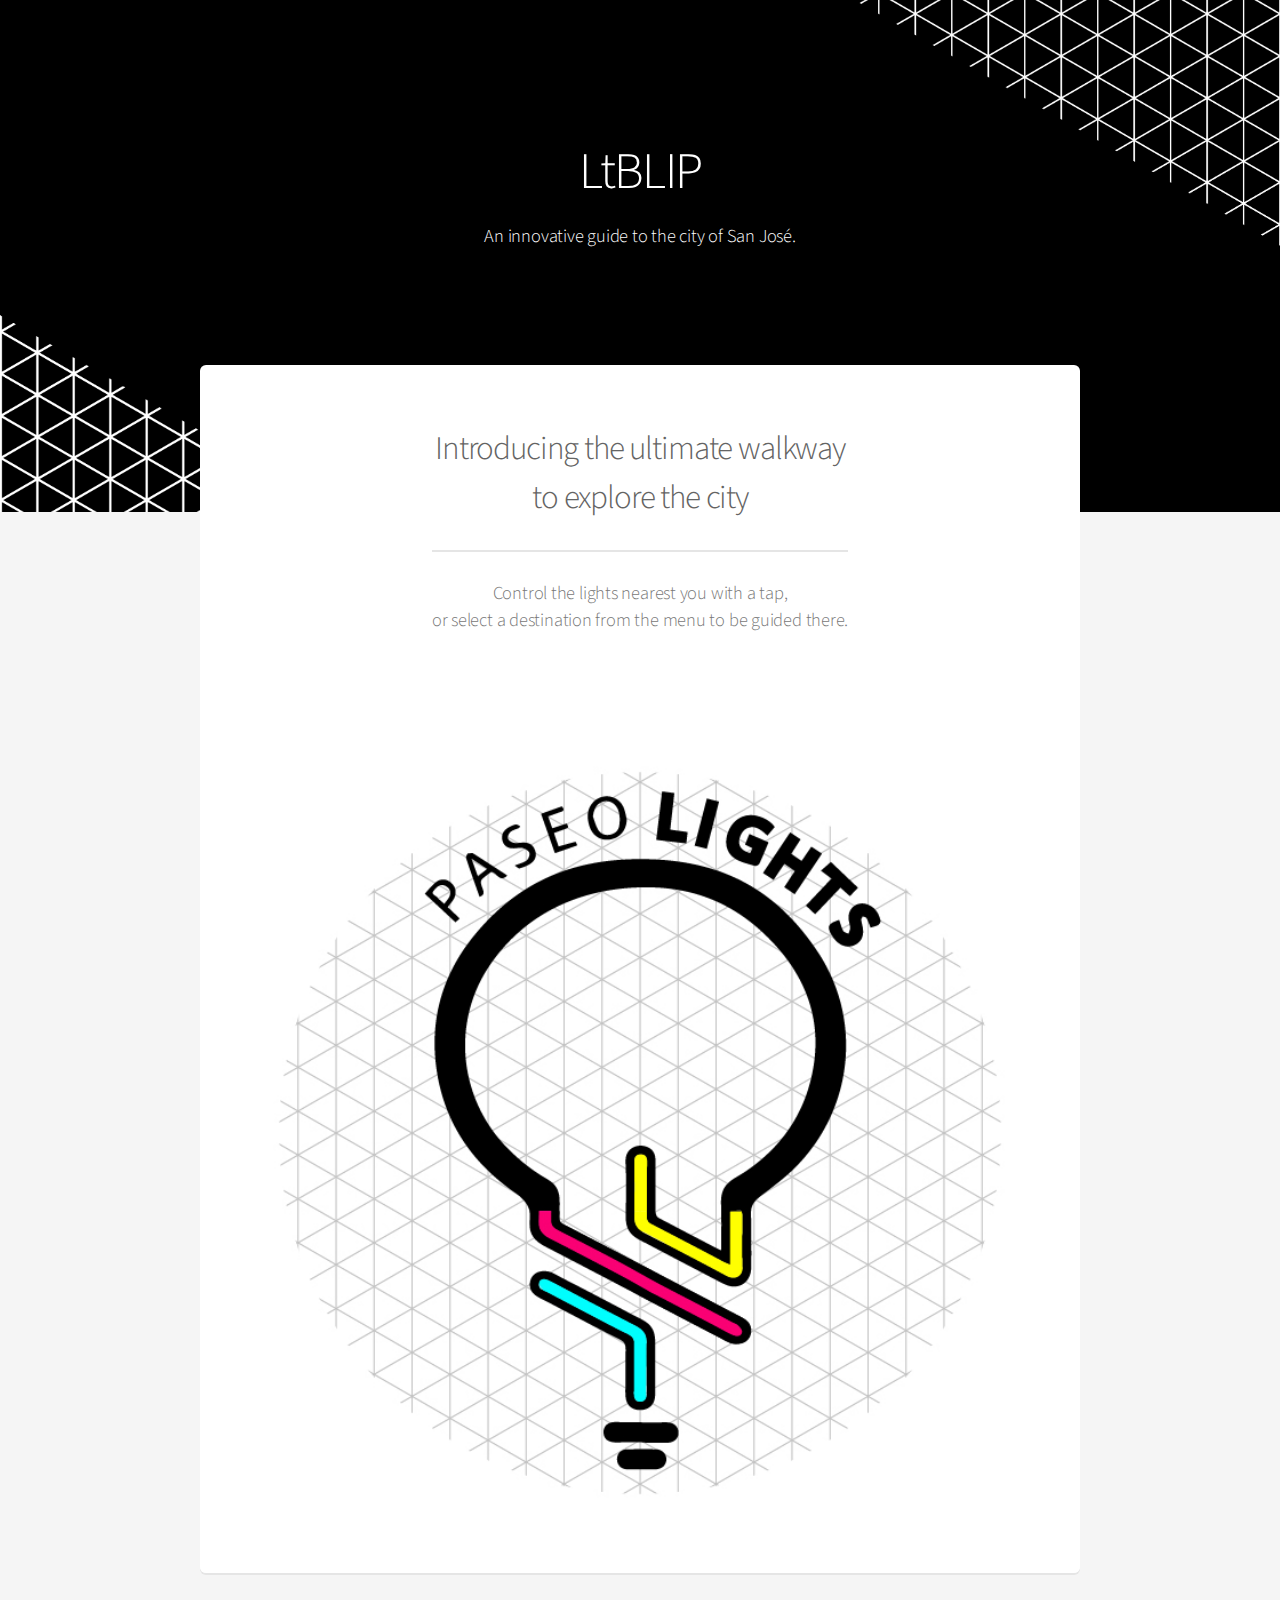
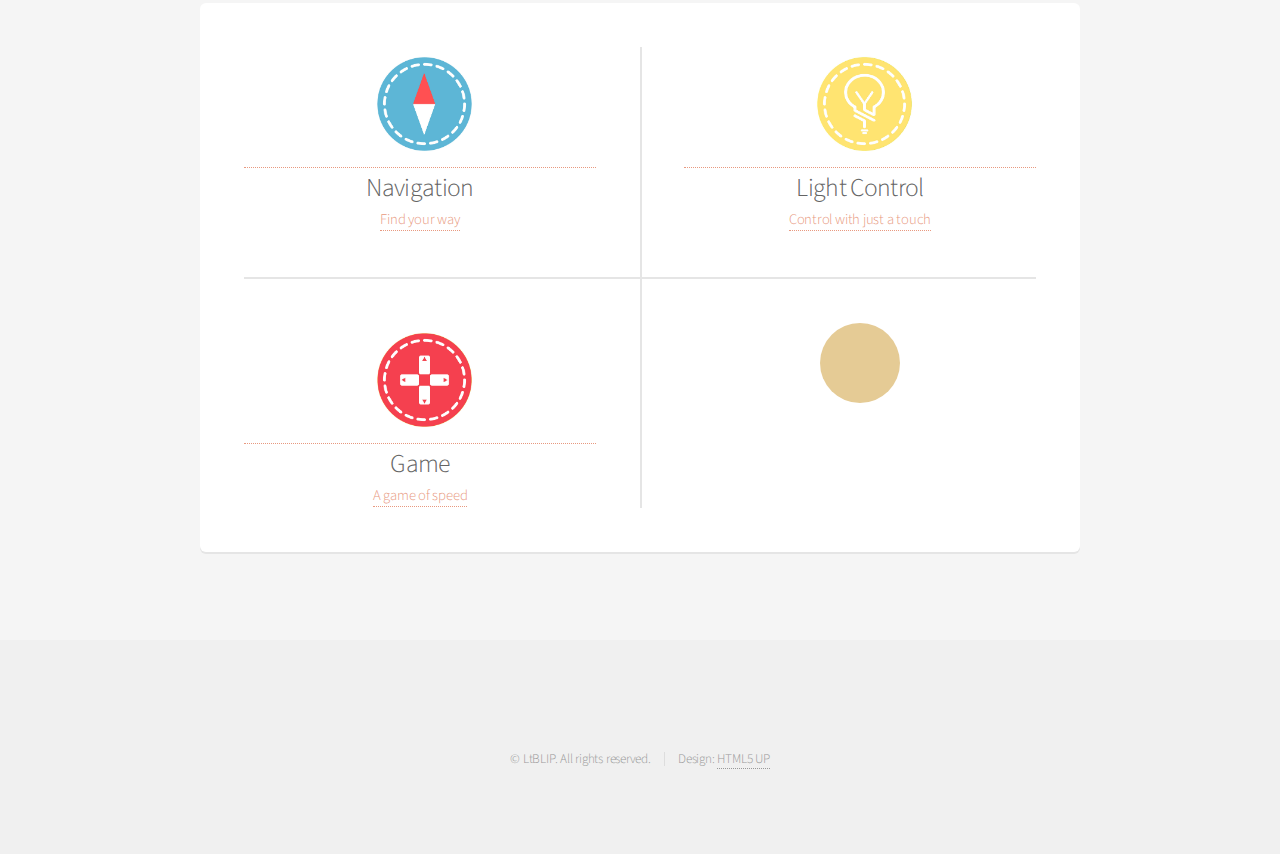
==== commit 5a90f1d4: "Add files via upload" ====
--- a/www/index.html
+++ b/www/index.html
@@ -48,7 +48,7 @@
 							</section>
 							<section>
 								<a href="light.html"><span class="image"><img src="img/light.jpg" width="50%"></span>
-								<h3>Lights Control</h3>
+								<h3>Light Control</h3>
 								<ul class="actions">
 									<li>Control with just a touch</a></li>
 								</ul>
--- a/www/css/main.css
+++ b/www/css/main.css
@@ -3759,4 +3759,13 @@
 				padding: 2.5em 1em 3em 1em;
 			}
 
+	}
+
+	.click-led {
+		background: none;
+		border: none;
+		text-decoration: none;
+		position: relative;
+		font-size: 20px;
+		
 	}